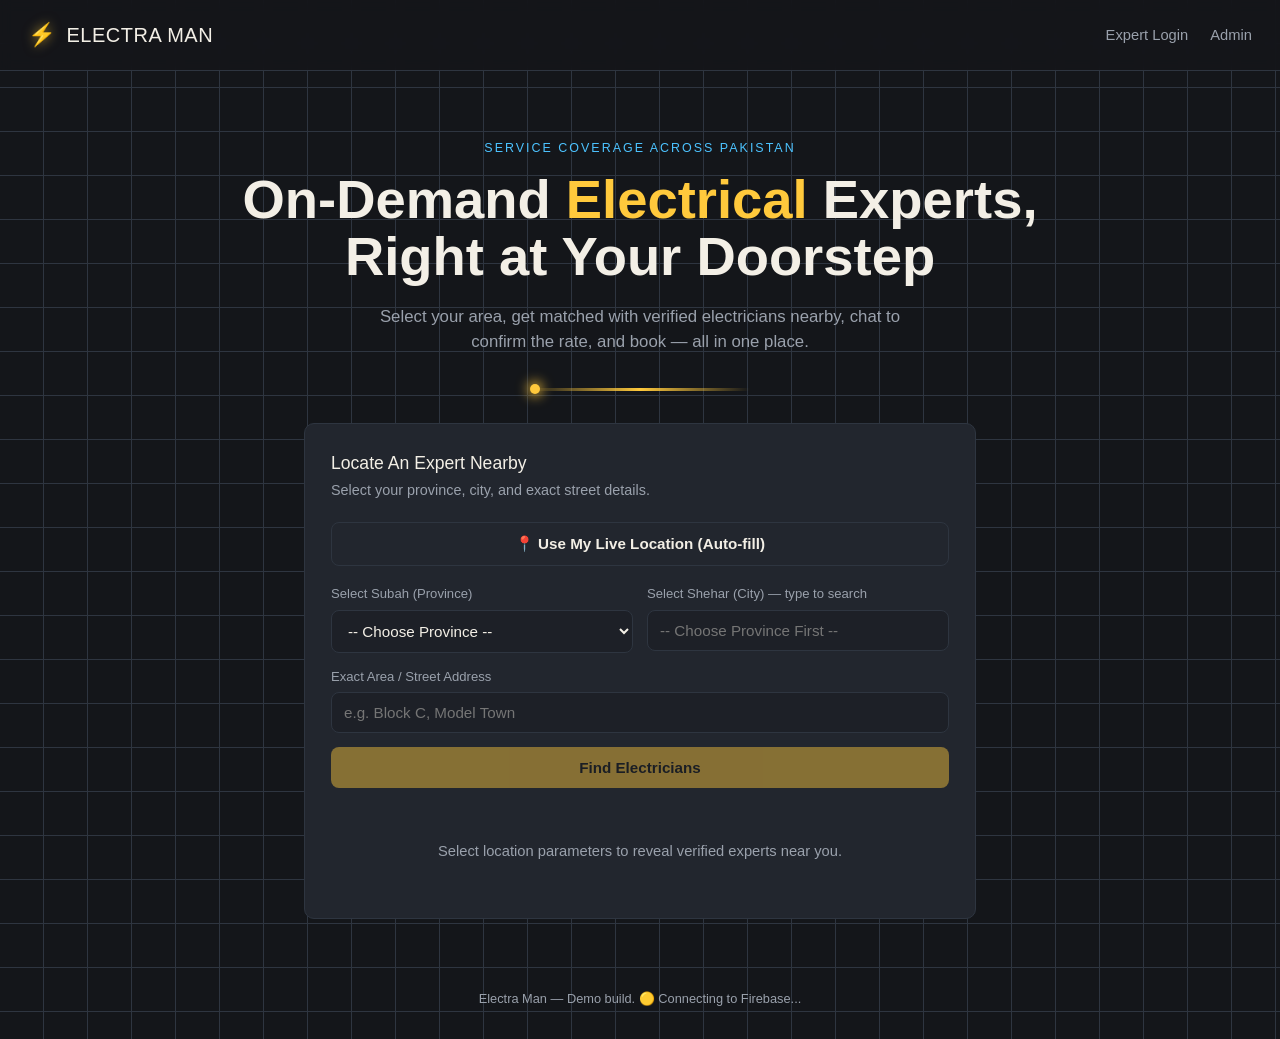
==== index.html @ 36ca747c "Update index.html" ====
<!DOCTYPE html>
<html lang="en">
<head>
<meta charset="UTF-8">
<meta name="viewport" content="width=device-width, initial-scale=1.0">
<title>Electra Man | On-Demand Electrical Experts</title>
<link rel="stylesheet" href="styles.css">
</head>
<body>

<header class="topbar">
  <div class="brand"><span class="bolt">⚡</span> ELECTRA MAN</div>
  <nav class="nav-links">
    <a href="expert.html">Expert Login</a>
    <a href="admin.html">Admin</a>
  </nav>
</header>

<section class="hero">
  <span class="eyebrow">Service Coverage Across Pakistan</span>
  <h1>On-Demand <span>Electrical</span> Experts,<br>Right at Your Doorstep</h1>
  <p>Select your area, get matched with verified electricians nearby, chat to confirm the rate, and book — all in one place.</p>
  <div class="trace"></div>
</section>

<section class="finder-wrap">
  <div class="panel">
    <div class="section-title">Locate An Expert Nearby</div>
    <div class="section-sub">Select your province, city, and exact street details.</div>

    <button class="btn btn-outline btn-block" id="locateBtn" onclick="useMyLocation()" style="margin-bottom:18px;">📍 Use My Live Location (Auto-fill)</button>
    <div id="locateStatus" class="notice" style="display:none;"></div>

    <div class="field-row">
      <div class="field">
        <label for="province">Select Subah (Province)</label>
        <select id="province" onchange="onProvinceChange()">
          <option value="">-- Choose Province --</option>
        </select>
      </div>
      <div class="field">
        <label for="city">Select Shehar (City) — type to search</label>
        <input type="text" id="city" list="cityList" placeholder="-- Choose Province First --" disabled oninput="onCityInput()">
        <datalist id="cityList"></datalist>
      </div>
    </div>
    <div class="field-row">
      <div class="field" style="flex:1 1 100%;">
        <label for="area">Exact Area / Street Address</label>
        <input type="text" id="area" placeholder="e.g. Block C, Model Town">
        <div id="addressWarning" class="notice warn" style="display:none; margin-top:8px;"></div>
      </div>
    </div>

    <button class="btn btn-block" id="findBtn" onclick="findElectricians()" disabled>Find Electricians</button>

    <div class="results" id="results">
      <div class="empty-state">Select location parameters to reveal verified experts near you.</div>
    </div>
  </div>

  <div class="chat-box" id="chatBox" style="display:none;">
    <div class="chat-header"><span class="dot"></span> Chat with <span id="chatExpertName">Expert</span></div>
    <div class="chat-log" id="chatLog"></div>
    <div id="quickReplies" style="display:flex; flex-wrap:wrap; gap:8px; padding:12px 18px 0; background:var(--charcoal-2);"></div>
    <div class="chat-input-row">
      <textarea id="chatInput" placeholder="Apna sawal likhein (contact info allow nahi hai)"></textarea>
      <button class="btn btn-sm" onclick="sendMessage()">Send</button>
    </div>
    <div class="confirm-row">
      <div class="field" style="flex:1; min-width:180px;">
        <label style="font-size:0.78rem;">Jo rate chat mein tay hua, wo likhein (Rs.)</label>
        <input type="text" id="agreedAmount" placeholder="e.g. 900">
      </div>
      <button class="btn btn-success" onclick="openPaymentModal()">Pay &amp; Confirm Booking</button>
    </div>
  </div>

  <div class="panel" id="myBookingsPanel" style="margin-top:30px; display:none;">
    <div class="section-title">My Bookings</div>
    <div class="section-sub">Kaam mukammal hone par apna "Job Completion Code" apne electrician ko dein — usi se payment release hogi.</div>
    <div id="myBookingsList"></div>
  </div>
</section>

<footer>Electra Man — Demo build. <span id="fbStatus" style="color:var(--muted);">🟡 Connecting to Firebase...</span></footer>

<div class="modal-overlay" id="modalOverlay">
  <div class="modal">
    <div id="paymentStep">
      <div class="section-title">Complete Payment</div>
      <p style="color:var(--muted); font-size:0.85rem; margin-top:6px;">
        Scan QR ya diye gaye Till number par <span id="payAmount" style="color:var(--amber);">Rs. 0</span> bhejein, phir transaction ID neeche enter karein.
      </p>
      <img id="qrImg" src="" alt="Payment QR Code" style="width:160px; height:160px; margin:16px auto; display:block; border-radius:8px; border:1px solid var(--circuit-line);">
      <div class="booking-id" id="tillDisplay" style="font-size:0.95rem;">Till: --</div>
      <div class="notice warn" style="text-align:left;">Demo till/QR hai — client real JazzCash/Easypaisa till dega to yahan update ho jayega.</div>
      <div class="field" style="text-align:left; margin-bottom:14px;">
        <label>Transaction ID (JazzCash/Easypaisa se milega)</label>
        <input type="text" id="txnId" placeholder="e.g. 8823471190">
      </div>
      <button class="btn btn-block btn-success" onclick="submitPayment()">I've Paid — Confirm Booking</button>
    </div>

    <div id="confirmStep" style="display:none;">
      <div class="icon-circle">✓</div>
      <div class="section-title">Booking Locked</div>
      <p style="color:var(--muted); font-size:0.88rem; margin-top:6px;">Payment verification ke baad expert ko dispatch confirm hoga. Kaam mukammal hone par expert ko apna "Job Completion Code" dena — wahi payment release karega.</p>
      <div class="booking-id" id="bookingIdDisplay">BKG-000000</div>
      <span class="pill pending">Payment: Pending Verification</span>
      <button class="btn btn-block" style="margin-top:16px;" onclick="closeModal()">Done</button>
    </div>
  </div>
</div>

<script type="module">
import {
  LOCATIONS, DUMMY_TILL, getTillQrUrl, genBookingId, initials,
  listenExperts, listenBookings, setBookingDoc,
  getOrCreateCustomerId, sendChatMessage, listenChatMessages,
  validateAddressAgainstCity, getActiveBookingForExpert,
  CUSTOMER_QUICK_REPLIES
} from "./shared-data.js";
import { showToast } from "./toast.js";

const myCustomerId = getOrCreateCustomerId();
let chatUnsub = null;
let expertsCache = [];
let bookingsCache = [];
let selectedExpert = null;

const provinceSelect = document.getElementById("province");
Object.keys(LOCATIONS).forEach(p => {
  const opt = document.createElement("option");
  opt.value = p; opt.textContent = p;
  provinceSelect.appendChild(opt);
});

listenExperts(
  list => {
    expertsCache = list;
    const badge = document.getElementById("fbStatus");
    if (badge) { badge.textContent = "🟢 Live — Firebase Connected"; badge.style.color = "var(--success)"; }
  },
  err => {
    const badge = document.getElementById("fbStatus");
    if (badge) { badge.textContent = "🔴 Firebase Connection Error — " + err.message; badge.style.color = "var(--danger)"; }
  }
);

listenBookings(list => {
  bookingsCache = list;
  renderMyBookings();
});

window.onProvinceChange = function () {
  const province = provinceSelect.value;
  const cityInput = document.getElementById("city");
  const cityList = document.getElementById("cityList");
  cityInput.value = "";
  cityList.innerHTML = "";
  document.getElementById("findBtn").disabled = true;
  document.getElementById("results").innerHTML = '<div class="empty-state">Select location parameters to reveal verified experts near you.</div>';

  if (!province) {
    cityInput.disabled = true;
    cityInput.placeholder = "-- Choose Province First --";
    return;
  }
  cityInput.disabled = false;
  cityInput.placeholder = "Type to search city...";
  LOCATIONS[province].forEach(c => {
    const opt = document.createElement("option");
    opt.value = c;
    cityList.appendChild(opt);
  });
};

window.onCityInput = function () {
  const province = provinceSelect.value;
  const city = document.getElementById("city").value.trim();
  const valid = province && LOCATIONS[province].some(c => c.toLowerCase() === city.toLowerCase());
  document.getElementById("findBtn").disabled = !valid;
};

window.findElectricians = function () {
  const province = provinceSelect.value;
  const cityRaw = document.getElementById("city").value.trim();
  const city = (LOCATIONS[province] || []).find(c => c.toLowerCase() === cityRaw.toLowerCase());
  const area = document.getElementById("area").value.trim();
  const resultsDiv = document.getElementById("results");
  const warnDiv = document.getElementById("addressWarning");

  if (!city) {
    resultsDiv.innerHTML = '<div class="empty-state">Pehle list mein se ek valid city select karein.</div>';
    return;
  }

  const addrCheck = validateAddressAgainstCity(city, area);
  if (!addrCheck.valid) {
    warnDiv.style.display = "block";
    warnDiv.textContent = addrCheck.reason;
    resultsDiv.innerHTML = "";
    return;
  }
  warnDiv.style.display = "none";

  const matches = expertsCache.filter(e => e.province === province && e.city === city && e.verified);

  if (matches.length === 0) {
    resultsDiv.innerHTML = `<div class="empty-state">Abhi is area (${city}) mein koi registered expert nahi mila. Nearby city try karein.</div>`;
    return;
  }

  resultsDiv.innerHTML = matches.map(e => {
    const activeBooking = getActiveBookingForExpert(e.id, bookingsCache);
    const isBooked = !!activeBooking;
    return `
    <div class="expert-card" style="${isBooked ? 'opacity:0.55;' : ''}">
      <div class="expert-info">
        <div class="avatar">${initials(e.name)}</div>
        <div>
          <div class="expert-name">${e.name} <span class="badge-verified">✓ Verified</span> ${isBooked ? '<span class="pill pending">Booked</span>' : '<span class="pill approved">Available</span>'}</div>
          <div class="expert-meta">${e.specialty || 'General Electrician'} · ★ ${e.rating || 5.0} · ${e.jobs || 0} jobs completed</div>
        </div>
      </div>
      <div style="display:flex; align-items:center; gap:14px;">
        ${isBooked
          ? `<button class="btn btn-sm btn-outline" disabled>Currently Booked</button>`
          : `<button class="btn btn-sm btn-chat-trigger" data-id="${e.id}">Chat</button>`
        }
      </div>
    </div>
  `}).join("");

  resultsDiv.querySelectorAll(".btn-chat-trigger").forEach(btn => {
    btn.onclick = (e) => {
      e.stopPropagation();
      const expertId = btn.dataset.id;
      const expObj = matches.find(m => m.id === expertId);
      if (expObj) openChatUI(expObj);
    };
  });
};

function openChatUI(expert) {
  selectedExpert = expert;
  document.getElementById("chatBox").style.display = "block";
  document.getElementById("chatExpertName").textContent = expert.name;
  document.getElementById("chatLog").innerHTML = '<div class="empty-state">Chat shuru karein — aapka message expert ko live milega.</div>';
  document.getElementById("chatBox").scrollIntoView({ behavior: "smooth" });

  const qDiv = document.getElementById("quickReplies");
  qDiv.innerHTML = CUSTOMER_QUICK_REPLIES.map(q => `<button class="btn btn-sm btn-outline" data-quick="${q.replace(/"/g, '&quot;')}">${q}</button>`).join("");
  qDiv.querySelectorAll("[data-quick]").forEach(btn => {
    btn.onclick = () => sendRawMessage(btn.dataset.quick);
  });

  if (chatUnsub) chatUnsub();
  chatUnsub = listenChatMessages(expert.id, myCustomerId, (messages) => {
    const log = document.getElementById("chatLog");
    if (messages.length === 0) {
      log.innerHTML = '<div class="empty-state">Chat shuru karein — aapka message expert ko live milega.</div>';
      return;
    }
    log.innerHTML = messages.map(m => `
      <div class="msg ${m.sender === 'customer' ? 'me' : 'them'}">${m.text}</div>
    `).join("");
    log.scrollTop = log.scrollHeight;
  });
}

// Updated with customerId parameter for auto-ban tracking
async function sendRawMessage(text) {
  if (!text || !selectedExpert) return;
  try {
    await sendChatMessage(selectedExpert.id, myCustomerId, selectedExpert.name, "customer", text, myCustomerId);
  } catch (err) {
    showToast(err.message, "error");
  }
}

window.sendMessage = async function () {
  const input = document.getElementById("chatInput");
  const text = input.value.trim();
  if (!text) return;
  input.value = "";
  await sendRawMessage(text);
};

window.openPaymentModal = function () {
  if (!selectedExpert) return;
  const amount = parseInt(document.getElementById("agreedAmount").value.trim());
  if (!amount || amount <= 0) { showToast("Pehle 'Jo rate chat mein tay hua' wala amount likhein.", "error"); return; }
  document.getElementById("paymentStep").style.display = "block";
  document.getElementById("confirmStep").style.display = "none";
  document.getElementById("payAmount").textContent = "Rs. " + amount;
  document.getElementById("tillDisplay").textContent = `${DUMMY_TILL.provider} Till: ${DUMMY_TILL.number} (${DUMMY_TILL.accountTitle})`;
  document.getElementById("qrImg").src = getTillQrUrl();
  document.getElementById("txnId").value = "";
  document.getElementById("modalOverlay").classList.add("active");
};

window.submitPayment = async function () {
  const txnId = document.getElementById("txnId").value.trim();
  if (!txnId) { showToast("Transaction ID enter karein — payment ki verification isi se hogi.", "error"); return; }
  const amount = parseInt(document.getElementById("agreedAmount").value.trim());

  const id = genBookingId();
  await setBookingDoc(id, {
    id, expertId: selectedExpert.id, expertName: selectedExpert.name,
    customerId: myCustomerId,
    amount, date: new Date().toISOString(),
    txnId, paymentStatus: "pending_verification", escrowReleased: false
  });

  document.getElementById("paymentStep").style.display = "none";
  document.getElementById("confirmStep").style.display = "block";
  document.getElementById("bookingIdDisplay").textContent = id;
};

window.closeModal = function () {
  document.getElementById("modalOverlay").classList.remove("active");
};

function renderMyBookings() {
  const mine = bookingsCache.filter(b => b.customerId === myCustomerId);
  const panel = document.getElementById("myBookingsPanel");
  const list = document.getElementById("myBookingsList");
  if (mine.length === 0) { panel.style.display = "none"; return; }
  panel.style.display = "block";

  list.innerHTML = mine.slice().reverse().map(b => {
    let statusPill = '<span class="pill pending">Payment Pending Verification</span>';
    if (b.paymentStatus === "verified" && !b.jobStatus) statusPill = '<span class="pill pending">Paid — Waiting for Expert to Accept</span>';
    if (b.jobStatus === "declined") statusPill = '<span class="pill rejected">Expert Declined</span>';
    if (b.paymentStatus === "verified" && b.jobStatus === "accepted" && !b.escrowReleased) statusPill = '<span class="pill approved">Expert Working</span>';
    if (b.escrowReleased) statusPill = '<span class="pill approved">Completed — Payment Released</span>';

    const showOtp = b.paymentStatus === "verified" && b.jobStatus === "accepted" && !b.escrowReleased && b.completionOtp;
    return `
      <div class="list-item">
        <div>
          <b>${b.id}</b><br><span class="expert-meta">${b.expertName} · Rs. ${b.amount}</span><br>${statusPill}
          ${showOtp ? `<div class="notice" style="margin-top:8px;">Job Completion Code: <b style="color:var(--amber); font-size:1.05rem;">${b.completionOtp}</b><br>Kaam mukammal hone par yeh code apne electrician ko dein — wahi payment release karega.</div>` : ''}
        </div>
      </div>
    `;
  }).join("");
}

// Location
function normalizeProvinceName(stateName) {
  if (!stateName) return null;
  const s = stateName.toLowerCase();
  if (s.includes("punjab")) return "Punjab";
  if (s.includes("sindh")) return "Sindh";
  if (s.includes("khyber") || s.includes("kpk") || s.includes("pakhtunkhwa")) return "Khyber Pakhtunkhwa (KPK)";
  if (s.includes("balochistan")) return "Balochistan";
  if (s.includes("islamabad")) return "Islamabad";
  return null;
}

function findClosestCity(province, cityGuess) {
  if (!province || !cityGuess) return null;
  const list = LOCATIONS[province] || [];
  const guess = cityGuess.toLowerCase();
  return list.find(c => c.toLowerCase() === guess) ||
         list.find(c => guess.includes(c.toLowerCase()) || c.toLowerCase().includes(guess)) ||
         null;
}

window.useMyLocation = function () {
  const statusDiv = document.getElementById("locateStatus");
  statusDiv.style.display = "block";
  statusDiv.className = "notice";
  statusDiv.textContent = "📡 Aapki location detect ki ja rahi hai...";

  if (!navigator.geolocation) {
    statusDiv.className = "notice warn";
    statusDiv.textContent = "Yeh browser location detect support nahi karta. Manually select karein.";
    return;
  }

  navigator.geolocation.getCurrentPosition(async (pos) => {
    const { latitude, longitude } = pos.coords;
    try {
      const res = await fetch(`https://nominatim.openstreetmap.org/reverse?format=json&lat=${latitude}&lon=${longitude}`);
      const data = await res.json();
      const addr = data.address || {};

      const province = normalizeProvinceName(addr.state);
      const cityGuess = addr.city || addr.town || addr.county || addr.state_district || "";
      const matchedCity = findClosestCity(province, cityGuess);
      const area = addr.suburb || addr.road || addr.neighbourhood || addr.village || "";

      if (!province) {
        statusDiv.className = "notice warn";
        statusDiv.textContent = "Aapki location Electra Man ke coverage area se bahar lag rahi hai. Manually select karein.";
        return;
      }

      provinceSelect.value = province;
      window.onProvinceChange();

      if (matchedCity) {
        document.getElementById("city").value = matchedCity;
        window.onCityInput();
        statusDiv.className = "notice";
        statusDiv.textContent = `✅ Location detect ho gayi: ${matchedCity}, ${province}. Area field khud se fill kar diya hai.`;
      } else {
        statusDiv.className = "notice warn";
        statusDiv.textContent = `Province (${province}) detect ho gaya, lekin exact city (${cityGuess || "unknown"}) hamari list mein nahi hai. City manually select karein.`;
      }
      if (area) document.getElementById("area").value = area;

    } catch (err) {
      statusDiv.className = "notice warn";
      statusDiv.textContent = "Location detect nahi ho saki, internet check karein ya manually select karein.";
    }
  }, () => {
    statusDiv.className = "notice warn";
    statusDiv.textContent = "Location permission nahi mili. Manually select karein ya permission allow karein.";
  });
};
</script>
</body>
</html>
---- styles.css ----
/* ============================================
   ELECTRA MAN — Design Tokens
   Palette: circuit-charcoal base + electric-amber spark
   ============================================ */
:root{
  --charcoal:      #14161A;
  --charcoal-2:    #1D2027;
  --panel:         #22262E;
  --circuit-line:  #2E3540;
  --amber:         #FFC93C;
  --amber-dim:     #E8B430;
  --wire-blue:     #4CC3FF;
  --warm-white:    #F3EFE6;
  --muted:         #9AA1AC;
  --success:       #4ADE80;
  --danger:        #FF5C5C;

  --font-display: "Archivo Black", "Arial Black", sans-serif;
  --font-body: "Inter", "Segoe UI", sans-serif;

  --radius: 10px;
}

*{ box-sizing: border-box; margin:0; padding:0; }

body{
  background: var(--charcoal);
  color: var(--warm-white);
  font-family: var(--font-body);
  line-height: 1.5;
  min-height: 100vh;
  background-image:
    linear-gradient(var(--circuit-line) 1px, transparent 1px),
    linear-gradient(90deg, var(--circuit-line) 1px, transparent 1px);
  background-size: 44px 44px;
  background-position: -1px -1px;
}

a{ color: inherit; text-decoration: none; }

/* ---------- Header ---------- */
.topbar{
  display:flex; align-items:center; justify-content:space-between;
  padding: 18px 28px;
  background: rgba(20,22,26,0.9);
  border-bottom: 1px solid var(--circuit-line);
  position: sticky; top:0; z-index: 50;
  backdrop-filter: blur(6px);
}
.brand{
  display:flex; align-items:center; gap:10px;
  font-family: var(--font-display);
  font-size: 1.25rem;
  letter-spacing: 0.5px;
}
.brand .bolt{
  color: var(--amber);
  font-size: 1.4rem;
  filter: drop-shadow(0 0 6px rgba(255,201,60,0.6));
}
.nav-links{ display:flex; gap: 22px; font-size: 0.92rem; color: var(--muted); }
.nav-links a:hover{ color: var(--amber); }

/* ---------- Hero ---------- */
.hero{
  max-width: 960px; margin: 0 auto;
  padding: 64px 24px 32px;
  text-align:center;
}
.hero .eyebrow{
  display:inline-block;
  color: var(--wire-blue); font-size: 0.78rem; letter-spacing: 2px;
  text-transform: uppercase; margin-bottom: 14px;
}
.hero h1{
  font-family: var(--font-display);
  font-size: clamp(2rem, 5vw, 3.4rem);
  line-height: 1.05;
  color: var(--warm-white);
}
.hero h1 span{ color: var(--amber); }
.hero p{
  color: var(--muted); font-size: 1.05rem;
  max-width: 560px; margin: 18px auto 0;
}

/* signature: pulsing circuit trace under hero */
.trace{
  width: 220px; height: 3px; margin: 34px auto 0;
  background: linear-gradient(90deg, transparent, var(--amber), transparent);
  position: relative; overflow: visible;
}
.trace::after{
  content:""; position:absolute; top:-4px; left:0;
  width: 10px; height: 10px; border-radius: 50%;
  background: var(--amber); box-shadow: 0 0 12px 3px rgba(255,201,60,0.7);
  animation: travel 2.4s linear infinite;
}
@keyframes travel{
  0%{ left:0; opacity:0;} 10%{opacity:1;} 90%{opacity:1;} 100%{ left:100%; opacity:0;}
}

/* ---------- Panels / Cards ---------- */
.panel{
  background: var(--panel);
  border: 1px solid var(--circuit-line);
  border-radius: var(--radius);
  padding: 26px;
}
.section-title{
  font-family: var(--font-display);
  font-size: 1.1rem;
  margin-bottom: 4px;
}
.section-sub{ color: var(--muted); font-size: 0.9rem; margin-bottom: 20px;}

.finder-wrap{ max-width: 720px; margin: 0 auto; padding: 0 24px 40px; }

.field-row{ display:flex; gap: 14px; flex-wrap: wrap; margin-bottom: 14px; }
.field{ flex: 1 1 200px; display:flex; flex-direction: column; gap:6px; }
.field label{ font-size: 0.82rem; color: var(--muted); }
select, input[type="text"], input[type="email"], input[type="password"], textarea{
  background: var(--charcoal-2);
  border: 1px solid var(--circuit-line);
  color: var(--warm-white);
  padding: 11px 12px;
  border-radius: 8px;
  font-family: var(--font-body);
  font-size: 0.95rem;
  outline: none;
}
select:focus, input:focus, textarea:focus{
  border-color: var(--amber);
  box-shadow: 0 0 0 3px rgba(255,201,60,0.15);
}
select:disabled{ opacity: 0.5; cursor: not-allowed; }

.btn{
  display:inline-flex; align-items:center; justify-content:center; gap:8px;
  background: var(--amber);
  color: #14161A;
  font-weight: 700;
  border: none;
  padding: 12px 22px;
  border-radius: 8px;
  cursor: pointer;
  font-size: 0.95rem;
  transition: transform 0.12s ease, box-shadow 0.12s ease;
}
.btn:hover{ transform: translateY(-1px); box-shadow: 0 6px 18px rgba(255,201,60,0.25); }
.btn:active{ transform: translateY(0); }
.btn:disabled{ opacity:0.45; cursor:not-allowed; transform:none; box-shadow:none; }
.btn-outline{
  background: transparent; color: var(--warm-white);
  border: 1px solid var(--circuit-line);
}
.btn-outline:hover{ border-color: var(--amber); color: var(--amber); }
.btn-danger{ background: var(--danger); color: #fff; }
.btn-success{ background: var(--success); color: #0d1a12; }
.btn-block{ width: 100%; }
.btn-sm{ padding: 7px 14px; font-size: 0.82rem; }

/* ---------- Expert cards ---------- */
.results{ display:flex; flex-direction:column; gap: 14px; margin-top: 22px;}
.expert-card{
  display:flex; align-items:center; justify-content:space-between; gap: 16px;
  background: var(--charcoal-2);
  border: 1px solid var(--circuit-line);
  border-radius: 10px;
  padding: 16px 18px;
  flex-wrap: wrap;
}
.expert-info{ display:flex; gap: 14px; align-items:center; }
.avatar{
  width: 46px; height: 46px; border-radius: 50%;
  background: linear-gradient(135deg, var(--amber), var(--amber-dim));
  display:flex; align-items:center; justify-content:center;
  font-family: var(--font-display); color: #14161A; font-size:1.1rem;
  flex-shrink:0;
}
.expert-name{ font-weight: 700; display:flex; align-items:center; gap:6px; }
.badge-verified{
  font-size: 0.68rem; background: rgba(74,222,128,0.15); color: var(--success);
  padding: 2px 8px; border-radius: 20px; border: 1px solid rgba(74,222,128,0.4);
}
.expert-meta{ font-size: 0.82rem; color: var(--muted); margin-top: 3px; }
.expert-rate{ font-family: var(--font-display); color: var(--amber); font-size: 1rem; }

.empty-state{
  text-align:center; color: var(--muted); padding: 30px 10px; font-size: 0.92rem;
}

/* ---------- Chat ---------- */
.chat-box{
  border: 1px solid var(--circuit-line);
  border-radius: var(--radius);
  overflow:hidden;
  margin-top: 40px;
}
.chat-header{
  background: var(--charcoal-2); padding: 14px 18px;
  display:flex; align-items:center; gap:10px;
  border-bottom: 1px solid var(--circuit-line);
  font-weight:700;
}
.chat-header .dot{ width:8px; height:8px; border-radius:50%; background: var(--success); }
.chat-log{
  min-height: 160px; max-height: 260px; overflow-y:auto;
  padding: 16px 18px; display:flex; flex-direction:column; gap: 10px;
  background: var(--panel);
}
.msg{ max-width: 78%; padding: 9px 13px; border-radius: 12px; font-size: 0.9rem; }
.msg.me{ align-self:flex-end; background: var(--amber); color:#14161A; border-bottom-right-radius:2px;}
.msg.them{ align-self:flex-start; background: var(--charcoal-2); border: 1px solid var(--circuit-line); border-bottom-left-radius:2px;}
.chat-input-row{
  display:flex; gap:10px; padding: 14px 18px;
  background: var(--charcoal-2); border-top: 1px solid var(--circuit-line);
}
.chat-input-row textarea{ flex:1; resize:none; height: 44px; }

.confirm-row{
  display:flex; align-items:center; justify-content: space-between;
  padding: 16px 18px; background: var(--charcoal-2);
  border-top: 1px solid var(--circuit-line); flex-wrap:wrap; gap: 12px;
}
.rate-display{ font-size: 0.9rem; color: var(--muted); }
.rate-display b{ color: var(--amber); font-family: var(--font-display); }

/* ---------- Modal ---------- */
.modal-overlay{
  position: fixed; inset:0; background: rgba(10,11,13,0.75);
  display:none; align-items:center; justify-content:center; z-index: 100; padding: 20px;
}
.modal-overlay.active{ display:flex; }
.modal{
  background: var(--panel); border:1px solid var(--circuit-line);
  border-radius: var(--radius); max-width: 420px; width:100%;
  padding: 28px; text-align:center;
}
.modal .icon-circle{
  width:64px; height:64px; border-radius:50%; margin: 0 auto 16px;
  display:flex; align-items:center; justify-content:center; font-size: 1.8rem;
  background: rgba(74,222,128,0.15); color: var(--success); border: 1px solid rgba(74,222,128,0.4);
}
.booking-id{
  font-family: var(--font-display); color: var(--amber);
  background: var(--charcoal-2); border: 1px dashed var(--circuit-line);
  border-radius: 8px; padding: 10px; margin: 16px 0; letter-spacing: 1px;
}

/* ---------- Notices ---------- */
.notice{
  border: 1px solid var(--wire-blue);
  background: rgba(76,195,255,0.08);
  color: var(--wire-blue);
  border-radius: 8px;
  padding: 10px 14px;
  font-size: 0.82rem;
  margin-bottom: 18px;
}
.notice.warn{ border-color: var(--amber); background: rgba(255,201,60,0.08); color: var(--amber);}

/* ---------- Login screens ---------- */
.login-wrap{
  max-width: 380px; margin: 90px auto; padding: 0 20px;
}
.login-card{ text-align:center; }
.login-card .bolt-big{ font-size: 2.4rem; color: var(--amber); margin-bottom: 6px; display:block;}
.hint{ font-size: 0.78rem; color: var(--muted); margin-top: 14px; }

/* ---------- Dashboard ---------- */
.dash-wrap{ max-width: 980px; margin: 0 auto; padding: 32px 24px 60px; }
.stat-grid{ display:grid; grid-template-columns: repeat(auto-fit,minmax(160px,1fr)); gap:14px; margin-bottom: 28px;}
.stat-card{ background: var(--charcoal-2); border:1px solid var(--circuit-line); border-radius: 10px; padding: 18px;}
.stat-card .num{ font-family: var(--font-display); font-size: 1.6rem; color: var(--amber); }
.stat-card .lbl{ color: var(--muted); font-size: 0.8rem; margin-top: 4px;}

.list-item{
  display:flex; align-items:center; justify-content:space-between; gap: 12px;
  padding: 14px 0; border-bottom: 1px solid var(--circuit-line); flex-wrap:wrap;
}
.list-item:last-child{ border-bottom:none; }
.pill{ font-size:0.72rem; padding: 3px 10px; border-radius: 20px; }
.pill.pending{ background: rgba(255,201,60,0.15); color: var(--amber); border:1px solid rgba(255,201,60,0.4);}
.pill.approved{ background: rgba(74,222,128,0.15); color: var(--success); border:1px solid rgba(74,222,128,0.4);}
.pill.rejected{ background: rgba(255,92,92,0.15); color: var(--danger); border:1px solid rgba(255,92,92,0.4);}

.tabs{ display:flex; gap: 8px; margin-bottom: 22px; flex-wrap:wrap; }
.tab-btn{
  background: var(--charcoal-2); border:1px solid var(--circuit-line); color: var(--muted);
  padding: 9px 16px; border-radius: 8px; cursor:pointer; font-size: 0.85rem;
}
.tab-btn.active{ background: var(--amber); color:#14161A; border-color: var(--amber); font-weight:700; }
.tab-content{ display:none; }
.tab-content.active{ display:block; }

footer{ text-align:center; color: var(--muted); font-size: 0.8rem; padding: 30px 20px; }

@media (max-width: 560px){
  .topbar{ padding: 14px 16px; }
  .nav-links{ gap: 14px; font-size: 0.85rem; }
  .expert-card{ flex-direction:column; align-items:flex-start; }
  .expert-rate{ align-self: flex-end; }
}

/* ---------- Toast Notifications ---------- */
#em-toast-container{
  position: fixed; top: 18px; right: 18px; z-index: 9999;
  display: flex; flex-direction: column; gap: 10px;
  max-width: 340px; width: calc(100% - 36px);
  pointer-events: none;
}
.em-toast{
  pointer-events: auto;
  display: flex; align-items: flex-start; gap: 10px;
  background: rgba(34,38,46,0.72);
  backdrop-filter: blur(14px) saturate(140%);
  -webkit-backdrop-filter: blur(14px) saturate(140%);
  border: 1px solid rgba(255,255,255,0.08);
  border-left: 4px solid var(--muted);
  border-radius: 12px;
  padding: 13px 14px;
  color: var(--warm-white);
  font-size: 0.87rem;
  line-height: 1.4;
  box-shadow: 0 10px 30px rgba(0,0,0,0.4);
  opacity: 0; transform: translateX(48px) scale(0.98);
  transition: opacity 0.3s ease, transform 0.32s cubic-bezier(.34,1.2,.4,1);
}
.em-toast-show{ opacity: 1; transform: translateX(0) scale(1); }
.em-toast-hide{ opacity: 0; transform: translateX(24px) scale(0.98); }
.em-toast-icon{
  flex-shrink: 0; width: 22px; height: 22px; border-radius: 50%;
  display: flex; align-items: center; justify-content: center;
  font-size: 0.78rem; font-weight: 800; margin-top: 1px;
}
.em-toast-msg{ flex: 1; }
.em-toast-close{
  background: none; border: none; color: var(--muted); cursor: pointer;
  font-size: 1.1rem; line-height: 1; padding: 0 0 0 4px; flex-shrink: 0;
}
.em-toast-close:hover{ color: var(--warm-white); }

.em-toast-success{ border-left-color: var(--success); }
.em-toast-success .em-toast-icon{ background: rgba(74,222,128,0.18); color: var(--success); }

.em-toast-error{ border-left-color: var(--danger); }
.em-toast-error .em-toast-icon{ background: rgba(255,92,92,0.18); color: var(--danger); }

.em-toast-info{ border-left-color: var(--amber); }
.em-toast-info .em-toast-icon{ background: rgba(255,201,60,0.18); color: var(--amber); }

@media (max-width: 560px){
  #em-toast-container{ left: 18px; right: 18px; max-width: none; }
}
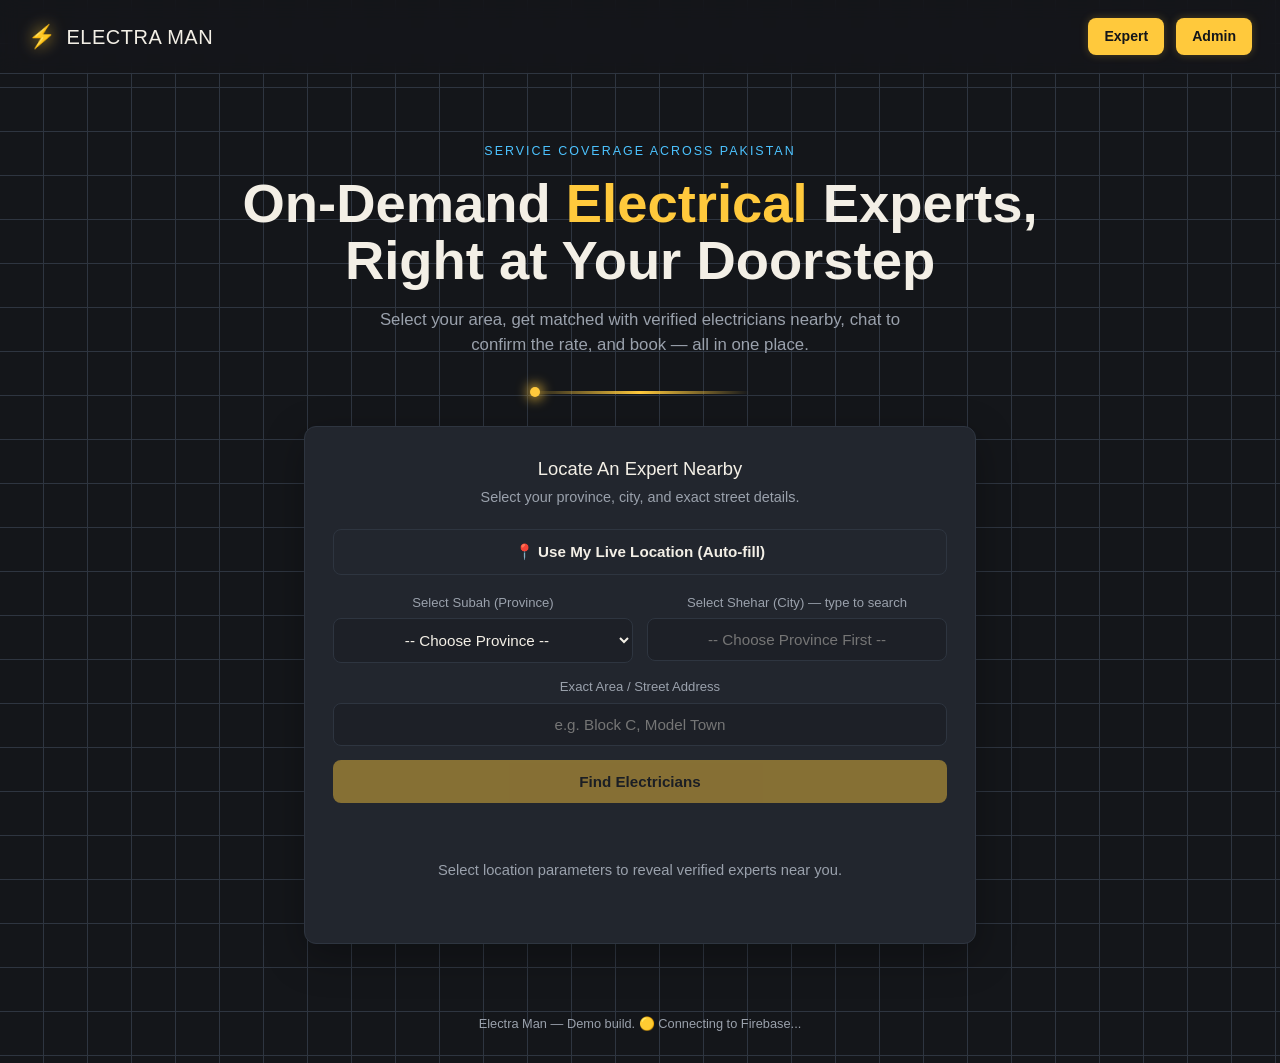
==== commit b9d82b54: "Change link text from 'Expert Login' to 'Expert'" ====
--- a/index.html
+++ b/index.html
@@ -11,7 +11,7 @@
 <header class="topbar">
   <div class="brand"><span class="bolt">⚡</span> ELECTRA MAN</div>
   <nav class="nav-links">
-    <a href="expert.html">Expert Login</a>
+    <a href="expert.html">Expert</a>
     <a href="admin.html">Admin</a>
   </nav>
 </header>
@@ -85,6 +85,7 @@
 
 <footer>Electra Man — Demo build. <span id="fbStatus" style="color:var(--muted);">🟡 Connecting to Firebase...</span></footer>
 
+<!-- Payment Modal -->
 <div class="modal-overlay" id="modalOverlay">
   <div class="modal">
     <div id="paymentStep">
@@ -147,7 +148,6 @@
     if (badge) { badge.textContent = "🔴 Firebase Connection Error — " + err.message; badge.style.color = "var(--danger)"; }
   }
 );
-
 listenBookings(list => {
   bookingsCache = list;
   renderMyBookings();
@@ -221,30 +221,25 @@
         <div class="avatar">${initials(e.name)}</div>
         <div>
           <div class="expert-name">${e.name} <span class="badge-verified">✓ Verified</span> ${isBooked ? '<span class="pill pending">Booked</span>' : '<span class="pill approved">Available</span>'}</div>
-          <div class="expert-meta">${e.specialty || 'General Electrician'} · ★ ${e.rating || 5.0} · ${e.jobs || 0} jobs completed</div>
+          <div class="expert-meta">${e.specialty} · ★ ${e.rating} · ${e.jobs} jobs completed</div>
         </div>
       </div>
       <div style="display:flex; align-items:center; gap:14px;">
         ${isBooked
           ? `<button class="btn btn-sm btn-outline" disabled>Currently Booked</button>`
-          : `<button class="btn btn-sm btn-chat-trigger" data-id="${e.id}">Chat</button>`
+          : `<button class="btn btn-sm" onclick='window.startChat(${JSON.stringify(e)})'>Chat</button>`
         }
       </div>
     </div>
   `}).join("");
-
-  resultsDiv.querySelectorAll(".btn-chat-trigger").forEach(btn => {
-    btn.onclick = (e) => {
-      e.stopPropagation();
-      const expertId = btn.dataset.id;
-      const expObj = matches.find(m => m.id === expertId);
-      if (expObj) openChatUI(expObj);
-    };
-  });
+};
+
+window.startChat = function (expert) {
+  selectedExpert = expert;
+  openChatUI(expert);
 };
 
 function openChatUI(expert) {
-  selectedExpert = expert;
   document.getElementById("chatBox").style.display = "block";
   document.getElementById("chatExpertName").textContent = expert.name;
   document.getElementById("chatLog").innerHTML = '<div class="empty-state">Chat shuru karein — aapka message expert ko live milega.</div>';
@@ -270,11 +265,10 @@
   });
 }
 
-// Updated with customerId parameter for auto-ban tracking
 async function sendRawMessage(text) {
   if (!text || !selectedExpert) return;
   try {
-    await sendChatMessage(selectedExpert.id, myCustomerId, selectedExpert.name, "customer", text, myCustomerId);
+    await sendChatMessage(selectedExpert.id, myCustomerId, selectedExpert.name, "customer", text);
   } catch (err) {
     showToast(err.message, "error");
   }
@@ -349,7 +343,6 @@
   }).join("");
 }
 
-// Location
 function normalizeProvinceName(stateName) {
   if (!stateName) return null;
   const s = stateName.toLowerCase();
@@ -360,7 +353,6 @@
   if (s.includes("islamabad")) return "Islamabad";
   return null;
 }
-
 function findClosestCity(province, cityGuess) {
   if (!province || !cityGuess) return null;
   const list = LOCATIONS[province] || [];
--- a/styles.css
+++ b/styles.css
@@ -1,5 +1,5 @@
 /* ============================================
-   ELECTRA MAN — Design Tokens
+   ELECTRA MAN — Design Tokens & UI Styles
    Palette: circuit-charcoal base + electric-amber spark
    ============================================ */
 :root{
@@ -18,10 +18,10 @@
   --font-display: "Archivo Black", "Arial Black", sans-serif;
   --font-body: "Inter", "Segoe UI", sans-serif;
 
-  --radius: 10px;
-}
-
-*{ box-sizing: border-box; margin:0; padding:0; }
+  --radius: 12px;
+}
+
+*{ box-sizing: border-box; margin:0; padding:0; text-align: center; }
 
 body{
   background: var(--charcoal);
@@ -34,6 +34,7 @@
     linear-gradient(90deg, var(--circuit-line) 1px, transparent 1px);
   background-size: 44px 44px;
   background-position: -1px -1px;
+  text-align: center;
 }
 
 a{ color: inherit; text-decoration: none; }
@@ -42,10 +43,10 @@
 .topbar{
   display:flex; align-items:center; justify-content:space-between;
   padding: 18px 28px;
-  background: rgba(20,22,26,0.9);
+  background: rgba(20,22,26,0.85);
   border-bottom: 1px solid var(--circuit-line);
   position: sticky; top:0; z-index: 50;
-  backdrop-filter: blur(6px);
+  backdrop-filter: blur(10px);
 }
 .brand{
   display:flex; align-items:center; gap:10px;
@@ -56,10 +57,47 @@
 .brand .bolt{
   color: var(--amber);
   font-size: 1.4rem;
-  filter: drop-shadow(0 0 6px rgba(255,201,60,0.6));
-}
-.nav-links{ display:flex; gap: 22px; font-size: 0.92rem; color: var(--muted); }
-.nav-links a:hover{ color: var(--amber); }
+  filter: drop-shadow(0 0 8px rgba(255,201,60,0.8));
+  animation: boltFlicker 2s ease-in-out infinite;
+}
+
+@keyframes boltFlicker {
+  0%, 100% { filter: drop-shadow(0 0 8px rgba(255,201,60,0.8)); transform: scale(1); }
+  50% { filter: drop-shadow(0 0 14px rgba(255,201,60,1)); transform: scale(1.08); }
+}
+
+.nav-links{ 
+  display: flex; 
+  gap: 12px; 
+  align-items: center; 
+}
+
+/* Nav links converted to sleek yellow buttons matching the theme */
+.nav-links a {
+  display: inline-flex;
+  align-items: center;
+  justify-content: center;
+  background: var(--amber);
+  color: #14161A;
+  font-weight: 700;
+  font-size: 0.88rem;
+  padding: 8px 16px;
+  border-radius: 8px;
+  box-shadow: 0 0 8px rgba(255,201,60,0.25);
+  transition: transform 0.2s ease, box-shadow 0.2s ease, background 0.2s ease;
+  text-align: center;
+}
+
+.nav-links a:hover {
+  transform: translateY(-2px);
+  background: #ffcf4d;
+  box-shadow: 0 4px 15px rgba(255,201,60,0.45);
+  color: #14161A;
+}
+
+.nav-links a:active { 
+  transform: translateY(0); 
+}
 
 /* ---------- Hero ---------- */
 .hero{
@@ -71,17 +109,27 @@
   display:inline-block;
   color: var(--wire-blue); font-size: 0.78rem; letter-spacing: 2px;
   text-transform: uppercase; margin-bottom: 14px;
-}
+  text-align: center;
+}
+.hero .eyebrow span,
+.hero h1 span,
+.section-sub span,
+.notice span {
+  color: var(--amber);
+}
+
 .hero h1{
   font-family: var(--font-display);
   font-size: clamp(2rem, 5vw, 3.4rem);
   line-height: 1.05;
   color: var(--warm-white);
+  text-align: center;
 }
 .hero h1 span{ color: var(--amber); }
 .hero p{
   color: var(--muted); font-size: 1.05rem;
   max-width: 560px; margin: 18px auto 0;
+  text-align: center;
 }
 
 /* signature: pulsing circuit trace under hero */
@@ -105,33 +153,68 @@
   background: var(--panel);
   border: 1px solid var(--circuit-line);
   border-radius: var(--radius);
-  padding: 26px;
+  padding: 28px;
+  box-shadow: 0 12px 40px rgba(0,0,0,0.3);
+  text-align: center;
 }
 .section-title{
   font-family: var(--font-display);
-  font-size: 1.1rem;
+  font-size: 1.15rem;
   margin-bottom: 4px;
-}
-.section-sub{ color: var(--muted); font-size: 0.9rem; margin-bottom: 20px;}
-
-.finder-wrap{ max-width: 720px; margin: 0 auto; padding: 0 24px 40px; }
-
-.field-row{ display:flex; gap: 14px; flex-wrap: wrap; margin-bottom: 14px; }
-.field{ flex: 1 1 200px; display:flex; flex-direction: column; gap:6px; }
-.field label{ font-size: 0.82rem; color: var(--muted); }
-select, input[type="text"], input[type="email"], input[type="password"], textarea{
+  text-align: center;
+}
+.section-sub{ 
+  color: var(--muted); 
+  font-size: 0.9rem; 
+  margin-bottom: 20px;
+  text-align: center;
+}
+.section-sub span{ color: var(--amber); }
+
+.finder-wrap{ max-width: 720px; margin: 0 auto; padding: 0 24px 40px; text-align: center; }
+
+.field-row{ display:flex; gap: 14px; flex-wrap: wrap; margin-bottom: 14px; justify-content: center; text-align: center; }
+.field{ flex: 1 1 200px; display:flex; flex-direction: column; gap:6px; text-align: center; }
+.field label{ font-size: 0.82rem; color: var(--muted); font-weight: 500; text-align: center; }
+
+select, input[type="text"], input[type="email"], input[type="password"], input[type="file"], textarea{
   background: var(--charcoal-2);
   border: 1px solid var(--circuit-line);
   color: var(--warm-white);
-  padding: 11px 12px;
+  padding: 12px 14px;
   border-radius: 8px;
   font-family: var(--font-body);
   font-size: 0.95rem;
   outline: none;
-}
+  transition: border-color 0.2s, box-shadow 0.2s;
+  text-align: center;
+}
+
+/* Custom file input styling fix for reliable clicking */
+input[type="file"] {
+  padding: 9px 12px;
+  cursor: pointer;
+  text-align: center;
+}
+input[type="file"]::file-selector-button {
+  background: var(--circuit-line);
+  color: var(--warm-white);
+  border: none;
+  padding: 6px 12px;
+  border-radius: 6px;
+  cursor: pointer;
+  font-weight: 600;
+  margin-right: 10px;
+  transition: background 0.2s;
+}
+input[type="file"]::file-selector-button:hover {
+  background: var(--amber);
+  color: #14161A;
+}
+
 select:focus, input:focus, textarea:focus{
   border-color: var(--amber);
-  box-shadow: 0 0 0 3px rgba(255,201,60,0.15);
+  box-shadow: 0 0 0 3px rgba(255,201,60,0.18);
 }
 select:disabled{ opacity: 0.5; cursor: not-allowed; }
 
@@ -141,27 +224,41 @@
   color: #14161A;
   font-weight: 700;
   border: none;
-  padding: 12px 22px;
+  padding: 13px 24px;
   border-radius: 8px;
   cursor: pointer;
   font-size: 0.95rem;
-  transition: transform 0.12s ease, box-shadow 0.12s ease;
-}
-.btn:hover{ transform: translateY(-1px); box-shadow: 0 6px 18px rgba(255,201,60,0.25); }
+  transition: transform 0.15s ease, box-shadow 0.15s ease, background 0.15s ease;
+  animation: electricPulse 2.5s ease-in-out infinite;
+  text-align: center;
+}
+
+@keyframes electricPulse {
+  0%, 100% {
+    box-shadow: 0 0 8px rgba(255,201,60,0.3), inset 0 0 0px rgba(255,255,255,0);
+  }
+  50% {
+    box-shadow: 0 0 20px rgba(255,201,60,0.7), inset 0 0 8px rgba(255,255,255,0.4);
+  }
+}
+
+.btn:hover{ transform: translateY(-1px); animation: none; box-shadow: 0 8px 25px rgba(255,201,60,0.5); }
 .btn:active{ transform: translateY(0); }
-.btn:disabled{ opacity:0.45; cursor:not-allowed; transform:none; box-shadow:none; }
+.btn:disabled{ opacity:0.45; cursor:not-allowed; transform:none; box-shadow:none; animation: none; }
 .btn-outline{
   background: transparent; color: var(--warm-white);
   border: 1px solid var(--circuit-line);
-}
-.btn-outline:hover{ border-color: var(--amber); color: var(--amber); }
-.btn-danger{ background: var(--danger); color: #fff; }
-.btn-success{ background: var(--success); color: #0d1a12; }
+  animation: none;
+  box-shadow: none;
+}
+.btn-outline:hover{ border-color: var(--amber); color: var(--amber); background: rgba(255,201,60,0.04); }
+.btn-danger{ background: var(--danger); color: #fff; animation: none; box-shadow: 0 0 10px rgba(255,92,92,0.3); }
+.btn-success{ background: var(--success); color: #0d1a12; animation: none; box-shadow: 0 0 10px rgba(74,222,128,0.3); }
 .btn-block{ width: 100%; }
-.btn-sm{ padding: 7px 14px; font-size: 0.82rem; }
+.btn-sm{ padding: 8px 14px; font-size: 0.82rem; }
 
 /* ---------- Expert cards ---------- */
-.results{ display:flex; flex-direction:column; gap: 14px; margin-top: 22px;}
+.results{ display:flex; flex-direction:column; gap: 14px; margin-top: 22px; text-align: center; }
 .expert-card{
   display:flex; align-items:center; justify-content:space-between; gap: 16px;
   background: var(--charcoal-2);
@@ -169,8 +266,11 @@
   border-radius: 10px;
   padding: 16px 18px;
   flex-wrap: wrap;
-}
-.expert-info{ display:flex; gap: 14px; align-items:center; }
+  transition: border-color 0.2s;
+  text-align: center;
+}
+.expert-card:hover{ border-color: rgba(255,201,60,0.4); }
+.expert-info{ display:flex; gap: 14px; align-items:center; justify-content: center; text-align: center; }
 .avatar{
   width: 46px; height: 46px; border-radius: 50%;
   background: linear-gradient(135deg, var(--amber), var(--amber-dim));
@@ -178,16 +278,17 @@
   font-family: var(--font-display); color: #14161A; font-size:1.1rem;
   flex-shrink:0;
 }
-.expert-name{ font-weight: 700; display:flex; align-items:center; gap:6px; }
+.expert-name{ font-weight: 700; display:flex; align-items:center; justify-content: center; gap:6px; text-align: center; }
 .badge-verified{
   font-size: 0.68rem; background: rgba(74,222,128,0.15); color: var(--success);
   padding: 2px 8px; border-radius: 20px; border: 1px solid rgba(74,222,128,0.4);
-}
-.expert-meta{ font-size: 0.82rem; color: var(--muted); margin-top: 3px; }
-.expert-rate{ font-family: var(--font-display); color: var(--amber); font-size: 1rem; }
+  text-align: center;
+}
+.expert-meta{ font-size: 0.82rem; color: var(--muted); margin-top: 3px; text-align: center; }
+.expert-rate{ font-family: var(--font-display); color: var(--amber); font-size: 1rem; text-align: center; }
 
 .empty-state{
-  text-align:center; color: var(--muted); padding: 30px 10px; font-size: 0.92rem;
+  text-align:center; color: var(--muted); padding: 34px 10px; font-size: 0.92rem;
 }
 
 /* ---------- Chat ---------- */
@@ -196,56 +297,83 @@
   border-radius: var(--radius);
   overflow:hidden;
   margin-top: 40px;
+  background: var(--panel);
+  text-align: center;
 }
 .chat-header{
   background: var(--charcoal-2); padding: 14px 18px;
-  display:flex; align-items:center; gap:10px;
+  display:flex; align-items:center; justify-content: center; gap:10px;
   border-bottom: 1px solid var(--circuit-line);
   font-weight:700;
-}
-.chat-header .dot{ width:8px; height:8px; border-radius:50%; background: var(--success); }
+  text-align: center;
+}
+.chat-header .dot{ width:8px; height:8px; border-radius:50%; background: var(--success); box-shadow: 0 0 6px var(--success); }
 .chat-log{
   min-height: 160px; max-height: 260px; overflow-y:auto;
   padding: 16px 18px; display:flex; flex-direction:column; gap: 10px;
   background: var(--panel);
-}
-.msg{ max-width: 78%; padding: 9px 13px; border-radius: 12px; font-size: 0.9rem; }
-.msg.me{ align-self:flex-end; background: var(--amber); color:#14161A; border-bottom-right-radius:2px;}
-.msg.them{ align-self:flex-start; background: var(--charcoal-2); border: 1px solid var(--circuit-line); border-bottom-left-radius:2px;}
+  text-align: center;
+}
+.msg{ max-width: 78%; padding: 10px 14px; border-radius: 12px; font-size: 0.9rem; line-height: 1.4; text-align: center; margin: 0 auto; }
+.msg.me{ align-self:center; background: var(--amber); color:#14161A; border-bottom-right-radius:3px; text-align: center;}
+.msg.them{ align-self:center; background: var(--charcoal-2); border: 1px solid var(--circuit-line); border-bottom-left-radius:3px; text-align: center;}
 .chat-input-row{
   display:flex; gap:10px; padding: 14px 18px;
   background: var(--charcoal-2); border-top: 1px solid var(--circuit-line);
-}
-.chat-input-row textarea{ flex:1; resize:none; height: 44px; }
+  justify-content: center;
+}
+.chat-input-row textarea{ flex:1; resize:none; height: 44px; text-align: center; }
 
 .confirm-row{
-  display:flex; align-items:center; justify-content: space-between;
+  display:flex; align-items:center; justify-content: center;
   padding: 16px 18px; background: var(--charcoal-2);
   border-top: 1px solid var(--circuit-line); flex-wrap:wrap; gap: 12px;
-}
-.rate-display{ font-size: 0.9rem; color: var(--muted); }
+  text-align: center;
+}
+.rate-display{ font-size: 0.9rem; color: var(--muted); text-align: center; }
 .rate-display b{ color: var(--amber); font-family: var(--font-display); }
 
-/* ---------- Modal ---------- */
+/* ---------- Modal with Slow-Mo Cinematic Entrance ---------- */
 .modal-overlay{
-  position: fixed; inset:0; background: rgba(10,11,13,0.75);
+  position: fixed; inset:0; background: rgba(10,11,13,0.82);
+  backdrop-filter: blur(8px);
+  -webkit-backdrop-filter: blur(8px);
   display:none; align-items:center; justify-content:center; z-index: 100; padding: 20px;
-}
-.modal-overlay.active{ display:flex; }
+  opacity: 0;
+  transition: opacity 0.5s ease;
+  text-align: center;
+}
+.modal-overlay.active{
+  display:flex;
+  opacity: 1;
+}
 .modal{
   background: var(--panel); border:1px solid var(--circuit-line);
-  border-radius: var(--radius); max-width: 420px; width:100%;
-  padding: 28px; text-align:center;
-}
+  border-radius: var(--radius); max-width: 440px; width:100%;
+  padding: 32px; text-align:center;
+  box-shadow: 0 20px 60px rgba(0,0,0,0.6), 0 0 25px rgba(255,201,60,0.08);
+  
+  /* Slow-mo Spring/Smooth Animation */
+  transform: scale(0.85) translateY(24px);
+  opacity: 0;
+  transition: transform 0.6s cubic-bezier(0.16, 1, 0.3, 1), opacity 0.5s ease;
+}
+.modal-overlay.active .modal{
+  transform: scale(1) translateY(0);
+  opacity: 1;
+}
+
 .modal .icon-circle{
-  width:64px; height:64px; border-radius:50%; margin: 0 auto 16px;
+  width:68px; height:68px; border-radius:50%; margin: 0 auto 18px;
   display:flex; align-items:center; justify-content:center; font-size: 1.8rem;
   background: rgba(74,222,128,0.15); color: var(--success); border: 1px solid rgba(74,222,128,0.4);
+  box-shadow: 0 0 20px rgba(74,222,128,0.2);
 }
 .booking-id{
   font-family: var(--font-display); color: var(--amber);
   background: var(--charcoal-2); border: 1px dashed var(--circuit-line);
-  border-radius: 8px; padding: 10px; margin: 16px 0; letter-spacing: 1px;
+  border-radius: 8px; padding: 12px; margin: 18px 0; letter-spacing: 1px;
+  text-align: center;
 }
 
 /* ---------- Notices ---------- */
@@ -257,50 +385,55 @@
   padding: 10px 14px;
   font-size: 0.82rem;
   margin-bottom: 18px;
+  text-align: center;
 }
 .notice.warn{ border-color: var(--amber); background: rgba(255,201,60,0.08); color: var(--amber);}
 
-/* ---------- Login screens ---------- */
+/* ---------- Login / Forms ---------- */
 .login-wrap{
   max-width: 380px; margin: 90px auto; padding: 0 20px;
+  text-align: center;
 }
 .login-card{ text-align:center; }
-.login-card .bolt-big{ font-size: 2.4rem; color: var(--amber); margin-bottom: 6px; display:block;}
-.hint{ font-size: 0.78rem; color: var(--muted); margin-top: 14px; }
+.login-card .bolt-big{ font-size: 2.6rem; color: var(--amber); margin-bottom: 6px; display:block; filter: drop-shadow(0 0 10px rgba(255,201,60,0.6)); text-align: center;}
+.hint{ font-size: 0.78rem; color: var(--muted); margin-top: 14px; text-align: center; }
 
 /* ---------- Dashboard ---------- */
-.dash-wrap{ max-width: 980px; margin: 0 auto; padding: 32px 24px 60px; }
-.stat-grid{ display:grid; grid-template-columns: repeat(auto-fit,minmax(160px,1fr)); gap:14px; margin-bottom: 28px;}
-.stat-card{ background: var(--charcoal-2); border:1px solid var(--circuit-line); border-radius: 10px; padding: 18px;}
-.stat-card .num{ font-family: var(--font-display); font-size: 1.6rem; color: var(--amber); }
-.stat-card .lbl{ color: var(--muted); font-size: 0.8rem; margin-top: 4px;}
+.dash-wrap{ max-width: 980px; margin: 0 auto; padding: 32px 24px 60px; text-align: center; }
+.stat-grid{ display:grid; grid-template-columns: repeat(auto-fit,minmax(160px,1fr)); gap:14px; margin-bottom: 28px; text-align: center; }
+.stat-card{ background: var(--charcoal-2); border:1px solid var(--circuit-line); border-radius: 10px; padding: 18px; text-align: center; }
+.stat-card .num{ font-family: var(--font-display); font-size: 1.6rem; color: var(--amber); text-align: center; }
+.stat-card .lbl{ color: var(--muted); font-size: 0.8rem; margin-top: 4px; text-align: center; }
 
 .list-item{
-  display:flex; align-items:center; justify-content:space-between; gap: 12px;
+  display:flex; align-items:center; justify-content:center; gap: 12px;
   padding: 14px 0; border-bottom: 1px solid var(--circuit-line); flex-wrap:wrap;
+  text-align: center;
 }
 .list-item:last-child{ border-bottom:none; }
-.pill{ font-size:0.72rem; padding: 3px 10px; border-radius: 20px; }
+.pill{ font-size:0.72rem; padding: 3px 10px; border-radius: 20px; font-weight: 600; text-align: center; }
 .pill.pending{ background: rgba(255,201,60,0.15); color: var(--amber); border:1px solid rgba(255,201,60,0.4);}
 .pill.approved{ background: rgba(74,222,128,0.15); color: var(--success); border:1px solid rgba(74,222,128,0.4);}
 .pill.rejected{ background: rgba(255,92,92,0.15); color: var(--danger); border:1px solid rgba(255,92,92,0.4);}
 
-.tabs{ display:flex; gap: 8px; margin-bottom: 22px; flex-wrap:wrap; }
+.tabs{ display:flex; gap: 8px; margin-bottom: 22px; flex-wrap:wrap; justify-content: center; text-align: center; }
 .tab-btn{
   background: var(--charcoal-2); border:1px solid var(--circuit-line); color: var(--muted);
   padding: 9px 16px; border-radius: 8px; cursor:pointer; font-size: 0.85rem;
+  transition: all 0.2s;
+  text-align: center;
 }
 .tab-btn.active{ background: var(--amber); color:#14161A; border-color: var(--amber); font-weight:700; }
-.tab-content{ display:none; }
-.tab-content.active{ display:block; }
+.tab-content{ display:none; text-align: center; }
+.tab-content.active{ display:block; text-align: center; }
 
 footer{ text-align:center; color: var(--muted); font-size: 0.8rem; padding: 30px 20px; }
 
 @media (max-width: 560px){
-  .topbar{ padding: 14px 16px; }
-  .nav-links{ gap: 14px; font-size: 0.85rem; }
-  .expert-card{ flex-direction:column; align-items:flex-start; }
-  .expert-rate{ align-self: flex-end; }
+  .topbar{ padding: 14px 16px; justify-content: center; flex-direction: column; gap: 10px; }
+  .nav-links{ gap: 8px; justify-content: center; }
+  .expert-card{ flex-direction:column; align-items:center; text-align: center; }
+  .expert-rate{ align-self: center; }
 }
 
 /* ---------- Toast Notifications ---------- */
@@ -309,11 +442,12 @@
   display: flex; flex-direction: column; gap: 10px;
   max-width: 340px; width: calc(100% - 36px);
   pointer-events: none;
+  align-items: center;
 }
 .em-toast{
   pointer-events: auto;
-  display: flex; align-items: flex-start; gap: 10px;
-  background: rgba(34,38,46,0.72);
+  display: flex; align-items: center; gap: 10px;
+  background: rgba(34,38,46,0.82);
   backdrop-filter: blur(14px) saturate(140%);
   -webkit-backdrop-filter: blur(14px) saturate(140%);
   border: 1px solid rgba(255,255,255,0.08);
@@ -326,6 +460,7 @@
   box-shadow: 0 10px 30px rgba(0,0,0,0.4);
   opacity: 0; transform: translateX(48px) scale(0.98);
   transition: opacity 0.3s ease, transform 0.32s cubic-bezier(.34,1.2,.4,1);
+  text-align: center;
 }
 .em-toast-show{ opacity: 1; transform: translateX(0) scale(1); }
 .em-toast-hide{ opacity: 0; transform: translateX(24px) scale(0.98); }
@@ -334,7 +469,7 @@
   display: flex; align-items: center; justify-content: center;
   font-size: 0.78rem; font-weight: 800; margin-top: 1px;
 }
-.em-toast-msg{ flex: 1; }
+.em-toast-msg{ flex: 1; text-align: center; }
 .em-toast-close{
   background: none; border: none; color: var(--muted); cursor: pointer;
   font-size: 1.1rem; line-height: 1; padding: 0 0 0 4px; flex-shrink: 0;
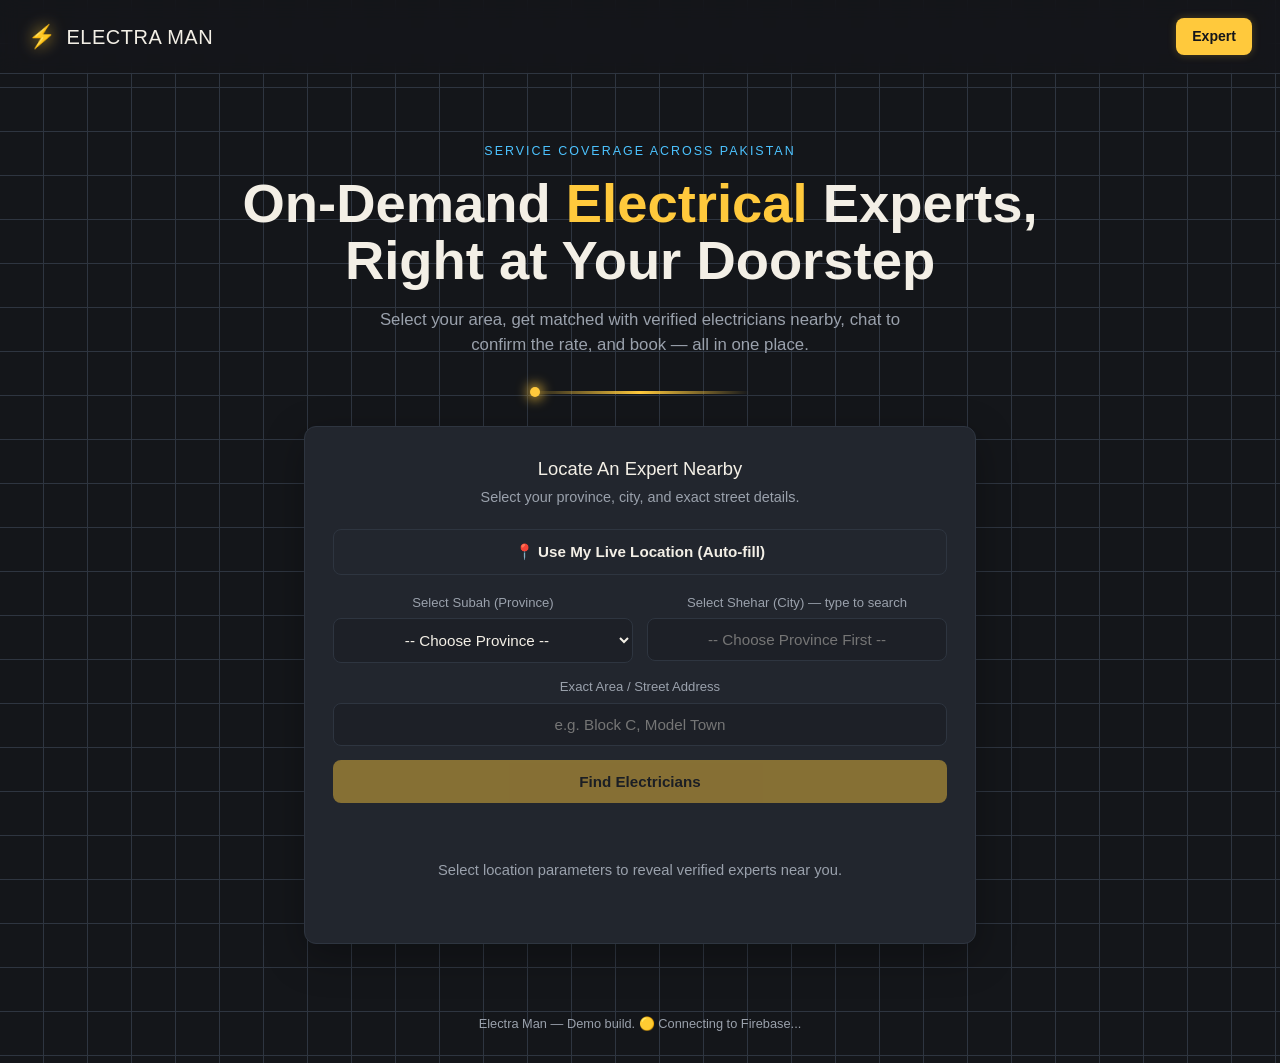
==== commit 4b350393: "Update index.html" ====
--- a/index.html
+++ b/index.html
@@ -9,10 +9,9 @@
 <body>
 
 <header class="topbar">
-  <div class="brand"><span class="bolt">⚡</span> ELECTRA MAN</div>
+  <div class="brand"><span class="bolt">⚡</span>ELECTRA MAN</div>
   <nav class="nav-links">
     <a href="expert.html">Expert</a>
-    <a href="admin.html">Admin</a>
   </nav>
 </header>
 
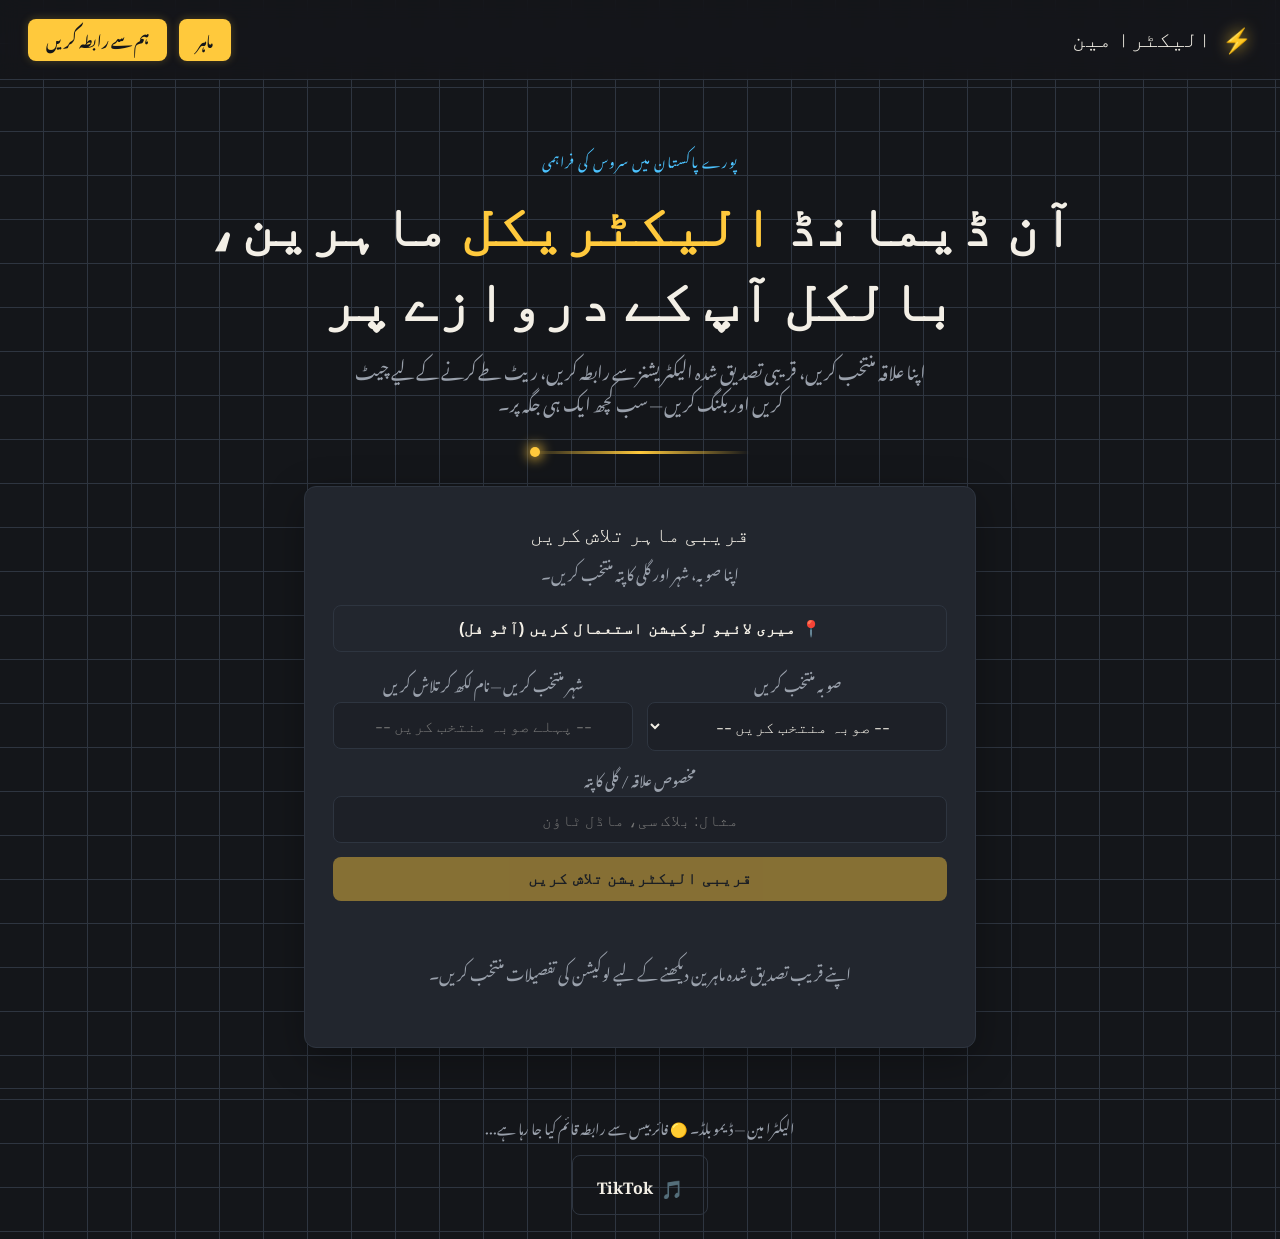
==== commit 59aca827: "Add files via upload" ====
--- a/index.html
+++ b/index.html
@@ -1,419 +1,439 @@
-<!DOCTYPE html>
-<html lang="en">
-<head>
-<meta charset="UTF-8">
-<meta name="viewport" content="width=device-width, initial-scale=1.0">
-<title>Electra Man | On-Demand Electrical Experts</title>
-<link rel="stylesheet" href="styles.css">
-</head>
-<body>
-
-<header class="topbar">
-  <div class="brand"><span class="bolt">⚡</span>ELECTRA MAN</div>
-  <nav class="nav-links">
-    <a href="expert.html">Expert</a>
-  </nav>
-</header>
-
-<section class="hero">
-  <span class="eyebrow">Service Coverage Across Pakistan</span>
-  <h1>On-Demand <span>Electrical</span> Experts,<br>Right at Your Doorstep</h1>
-  <p>Select your area, get matched with verified electricians nearby, chat to confirm the rate, and book — all in one place.</p>
-  <div class="trace"></div>
-</section>
-
-<section class="finder-wrap">
-  <div class="panel">
-    <div class="section-title">Locate An Expert Nearby</div>
-    <div class="section-sub">Select your province, city, and exact street details.</div>
-
-    <button class="btn btn-outline btn-block" id="locateBtn" onclick="useMyLocation()" style="margin-bottom:18px;">📍 Use My Live Location (Auto-fill)</button>
-    <div id="locateStatus" class="notice" style="display:none;"></div>
-
-    <div class="field-row">
-      <div class="field">
-        <label for="province">Select Subah (Province)</label>
-        <select id="province" onchange="onProvinceChange()">
-          <option value="">-- Choose Province --</option>
-        </select>
-      </div>
-      <div class="field">
-        <label for="city">Select Shehar (City) — type to search</label>
-        <input type="text" id="city" list="cityList" placeholder="-- Choose Province First --" disabled oninput="onCityInput()">
-        <datalist id="cityList"></datalist>
-      </div>
-    </div>
-    <div class="field-row">
-      <div class="field" style="flex:1 1 100%;">
-        <label for="area">Exact Area / Street Address</label>
-        <input type="text" id="area" placeholder="e.g. Block C, Model Town">
-        <div id="addressWarning" class="notice warn" style="display:none; margin-top:8px;"></div>
-      </div>
-    </div>
-
-    <button class="btn btn-block" id="findBtn" onclick="findElectricians()" disabled>Find Electricians</button>
-
-    <div class="results" id="results">
-      <div class="empty-state">Select location parameters to reveal verified experts near you.</div>
-    </div>
-  </div>
-
-  <div class="chat-box" id="chatBox" style="display:none;">
-    <div class="chat-header"><span class="dot"></span> Chat with <span id="chatExpertName">Expert</span></div>
-    <div class="chat-log" id="chatLog"></div>
-    <div id="quickReplies" style="display:flex; flex-wrap:wrap; gap:8px; padding:12px 18px 0; background:var(--charcoal-2);"></div>
-    <div class="chat-input-row">
-      <textarea id="chatInput" placeholder="Apna sawal likhein (contact info allow nahi hai)"></textarea>
-      <button class="btn btn-sm" onclick="sendMessage()">Send</button>
-    </div>
-    <div class="confirm-row">
-      <div class="field" style="flex:1; min-width:180px;">
-        <label style="font-size:0.78rem;">Jo rate chat mein tay hua, wo likhein (Rs.)</label>
-        <input type="text" id="agreedAmount" placeholder="e.g. 900">
-      </div>
-      <button class="btn btn-success" onclick="openPaymentModal()">Pay &amp; Confirm Booking</button>
-    </div>
-  </div>
-
-  <div class="panel" id="myBookingsPanel" style="margin-top:30px; display:none;">
-    <div class="section-title">My Bookings</div>
-    <div class="section-sub">Kaam mukammal hone par apna "Job Completion Code" apne electrician ko dein — usi se payment release hogi.</div>
-    <div id="myBookingsList"></div>
-  </div>
-</section>
-
-<footer>Electra Man — Demo build. <span id="fbStatus" style="color:var(--muted);">🟡 Connecting to Firebase...</span></footer>
-
-<!-- Payment Modal -->
-<div class="modal-overlay" id="modalOverlay">
-  <div class="modal">
-    <div id="paymentStep">
-      <div class="section-title">Complete Payment</div>
-      <p style="color:var(--muted); font-size:0.85rem; margin-top:6px;">
-        Scan QR ya diye gaye Till number par <span id="payAmount" style="color:var(--amber);">Rs. 0</span> bhejein, phir transaction ID neeche enter karein.
-      </p>
-      <img id="qrImg" src="" alt="Payment QR Code" style="width:160px; height:160px; margin:16px auto; display:block; border-radius:8px; border:1px solid var(--circuit-line);">
-      <div class="booking-id" id="tillDisplay" style="font-size:0.95rem;">Till: --</div>
-      <div class="notice warn" style="text-align:left;">Demo till/QR hai — client real JazzCash/Easypaisa till dega to yahan update ho jayega.</div>
-      <div class="field" style="text-align:left; margin-bottom:14px;">
-        <label>Transaction ID (JazzCash/Easypaisa se milega)</label>
-        <input type="text" id="txnId" placeholder="e.g. 8823471190">
-      </div>
-      <button class="btn btn-block btn-success" onclick="submitPayment()">I've Paid — Confirm Booking</button>
-    </div>
-
-    <div id="confirmStep" style="display:none;">
-      <div class="icon-circle">✓</div>
-      <div class="section-title">Booking Locked</div>
-      <p style="color:var(--muted); font-size:0.88rem; margin-top:6px;">Payment verification ke baad expert ko dispatch confirm hoga. Kaam mukammal hone par expert ko apna "Job Completion Code" dena — wahi payment release karega.</p>
-      <div class="booking-id" id="bookingIdDisplay">BKG-000000</div>
-      <span class="pill pending">Payment: Pending Verification</span>
-      <button class="btn btn-block" style="margin-top:16px;" onclick="closeModal()">Done</button>
-    </div>
-  </div>
-</div>
-
-<script type="module">
-import {
-  LOCATIONS, DUMMY_TILL, getTillQrUrl, genBookingId, initials,
-  listenExperts, listenBookings, setBookingDoc,
-  getOrCreateCustomerId, sendChatMessage, listenChatMessages,
-  validateAddressAgainstCity, getActiveBookingForExpert,
-  CUSTOMER_QUICK_REPLIES
-} from "./shared-data.js";
-import { showToast } from "./toast.js";
-
-const myCustomerId = getOrCreateCustomerId();
-let chatUnsub = null;
-let expertsCache = [];
-let bookingsCache = [];
-let selectedExpert = null;
-
-const provinceSelect = document.getElementById("province");
-Object.keys(LOCATIONS).forEach(p => {
-  const opt = document.createElement("option");
-  opt.value = p; opt.textContent = p;
-  provinceSelect.appendChild(opt);
-});
-
-listenExperts(
-  list => {
-    expertsCache = list;
-    const badge = document.getElementById("fbStatus");
-    if (badge) { badge.textContent = "🟢 Live — Firebase Connected"; badge.style.color = "var(--success)"; }
-  },
-  err => {
-    const badge = document.getElementById("fbStatus");
-    if (badge) { badge.textContent = "🔴 Firebase Connection Error — " + err.message; badge.style.color = "var(--danger)"; }
-  }
-);
-listenBookings(list => {
-  bookingsCache = list;
-  renderMyBookings();
-});
-
-window.onProvinceChange = function () {
-  const province = provinceSelect.value;
-  const cityInput = document.getElementById("city");
-  const cityList = document.getElementById("cityList");
-  cityInput.value = "";
-  cityList.innerHTML = "";
-  document.getElementById("findBtn").disabled = true;
-  document.getElementById("results").innerHTML = '<div class="empty-state">Select location parameters to reveal verified experts near you.</div>';
-
-  if (!province) {
-    cityInput.disabled = true;
-    cityInput.placeholder = "-- Choose Province First --";
-    return;
-  }
-  cityInput.disabled = false;
-  cityInput.placeholder = "Type to search city...";
-  LOCATIONS[province].forEach(c => {
-    const opt = document.createElement("option");
-    opt.value = c;
-    cityList.appendChild(opt);
-  });
-};
-
-window.onCityInput = function () {
-  const province = provinceSelect.value;
-  const city = document.getElementById("city").value.trim();
-  const valid = province && LOCATIONS[province].some(c => c.toLowerCase() === city.toLowerCase());
-  document.getElementById("findBtn").disabled = !valid;
-};
-
-window.findElectricians = function () {
-  const province = provinceSelect.value;
-  const cityRaw = document.getElementById("city").value.trim();
-  const city = (LOCATIONS[province] || []).find(c => c.toLowerCase() === cityRaw.toLowerCase());
-  const area = document.getElementById("area").value.trim();
-  const resultsDiv = document.getElementById("results");
-  const warnDiv = document.getElementById("addressWarning");
-
-  if (!city) {
-    resultsDiv.innerHTML = '<div class="empty-state">Pehle list mein se ek valid city select karein.</div>';
-    return;
-  }
-
-  const addrCheck = validateAddressAgainstCity(city, area);
-  if (!addrCheck.valid) {
-    warnDiv.style.display = "block";
-    warnDiv.textContent = addrCheck.reason;
-    resultsDiv.innerHTML = "";
-    return;
-  }
-  warnDiv.style.display = "none";
-
-  const matches = expertsCache.filter(e => e.province === province && e.city === city && e.verified);
-
-  if (matches.length === 0) {
-    resultsDiv.innerHTML = `<div class="empty-state">Abhi is area (${city}) mein koi registered expert nahi mila. Nearby city try karein.</div>`;
-    return;
-  }
-
-  resultsDiv.innerHTML = matches.map(e => {
-    const activeBooking = getActiveBookingForExpert(e.id, bookingsCache);
-    const isBooked = !!activeBooking;
-    return `
-    <div class="expert-card" style="${isBooked ? 'opacity:0.55;' : ''}">
-      <div class="expert-info">
-        <div class="avatar">${initials(e.name)}</div>
-        <div>
-          <div class="expert-name">${e.name} <span class="badge-verified">✓ Verified</span> ${isBooked ? '<span class="pill pending">Booked</span>' : '<span class="pill approved">Available</span>'}</div>
-          <div class="expert-meta">${e.specialty} · ★ ${e.rating} · ${e.jobs} jobs completed</div>
-        </div>
-      </div>
-      <div style="display:flex; align-items:center; gap:14px;">
-        ${isBooked
-          ? `<button class="btn btn-sm btn-outline" disabled>Currently Booked</button>`
-          : `<button class="btn btn-sm" onclick='window.startChat(${JSON.stringify(e)})'>Chat</button>`
-        }
-      </div>
-    </div>
-  `}).join("");
-};
-
-window.startChat = function (expert) {
-  selectedExpert = expert;
-  openChatUI(expert);
-};
-
-function openChatUI(expert) {
-  document.getElementById("chatBox").style.display = "block";
-  document.getElementById("chatExpertName").textContent = expert.name;
-  document.getElementById("chatLog").innerHTML = '<div class="empty-state">Chat shuru karein — aapka message expert ko live milega.</div>';
-  document.getElementById("chatBox").scrollIntoView({ behavior: "smooth" });
-
-  const qDiv = document.getElementById("quickReplies");
-  qDiv.innerHTML = CUSTOMER_QUICK_REPLIES.map(q => `<button class="btn btn-sm btn-outline" data-quick="${q.replace(/"/g, '&quot;')}">${q}</button>`).join("");
-  qDiv.querySelectorAll("[data-quick]").forEach(btn => {
-    btn.onclick = () => sendRawMessage(btn.dataset.quick);
-  });
-
-  if (chatUnsub) chatUnsub();
-  chatUnsub = listenChatMessages(expert.id, myCustomerId, (messages) => {
-    const log = document.getElementById("chatLog");
-    if (messages.length === 0) {
-      log.innerHTML = '<div class="empty-state">Chat shuru karein — aapka message expert ko live milega.</div>';
-      return;
-    }
-    log.innerHTML = messages.map(m => `
-      <div class="msg ${m.sender === 'customer' ? 'me' : 'them'}">${m.text}</div>
-    `).join("");
-    log.scrollTop = log.scrollHeight;
-  });
-}
-
-async function sendRawMessage(text) {
-  if (!text || !selectedExpert) return;
-  try {
-    await sendChatMessage(selectedExpert.id, myCustomerId, selectedExpert.name, "customer", text);
-  } catch (err) {
-    showToast(err.message, "error");
-  }
-}
-
-window.sendMessage = async function () {
-  const input = document.getElementById("chatInput");
-  const text = input.value.trim();
-  if (!text) return;
-  input.value = "";
-  await sendRawMessage(text);
-};
-
-window.openPaymentModal = function () {
-  if (!selectedExpert) return;
-  const amount = parseInt(document.getElementById("agreedAmount").value.trim());
-  if (!amount || amount <= 0) { showToast("Pehle 'Jo rate chat mein tay hua' wala amount likhein.", "error"); return; }
-  document.getElementById("paymentStep").style.display = "block";
-  document.getElementById("confirmStep").style.display = "none";
-  document.getElementById("payAmount").textContent = "Rs. " + amount;
-  document.getElementById("tillDisplay").textContent = `${DUMMY_TILL.provider} Till: ${DUMMY_TILL.number} (${DUMMY_TILL.accountTitle})`;
-  document.getElementById("qrImg").src = getTillQrUrl();
-  document.getElementById("txnId").value = "";
-  document.getElementById("modalOverlay").classList.add("active");
-};
-
-window.submitPayment = async function () {
-  const txnId = document.getElementById("txnId").value.trim();
-  if (!txnId) { showToast("Transaction ID enter karein — payment ki verification isi se hogi.", "error"); return; }
-  const amount = parseInt(document.getElementById("agreedAmount").value.trim());
-
-  const id = genBookingId();
-  await setBookingDoc(id, {
-    id, expertId: selectedExpert.id, expertName: selectedExpert.name,
-    customerId: myCustomerId,
-    amount, date: new Date().toISOString(),
-    txnId, paymentStatus: "pending_verification", escrowReleased: false
-  });
-
-  document.getElementById("paymentStep").style.display = "none";
-  document.getElementById("confirmStep").style.display = "block";
-  document.getElementById("bookingIdDisplay").textContent = id;
-};
-
-window.closeModal = function () {
-  document.getElementById("modalOverlay").classList.remove("active");
-};
-
-function renderMyBookings() {
-  const mine = bookingsCache.filter(b => b.customerId === myCustomerId);
-  const panel = document.getElementById("myBookingsPanel");
-  const list = document.getElementById("myBookingsList");
-  if (mine.length === 0) { panel.style.display = "none"; return; }
-  panel.style.display = "block";
-
-  list.innerHTML = mine.slice().reverse().map(b => {
-    let statusPill = '<span class="pill pending">Payment Pending Verification</span>';
-    if (b.paymentStatus === "verified" && !b.jobStatus) statusPill = '<span class="pill pending">Paid — Waiting for Expert to Accept</span>';
-    if (b.jobStatus === "declined") statusPill = '<span class="pill rejected">Expert Declined</span>';
-    if (b.paymentStatus === "verified" && b.jobStatus === "accepted" && !b.escrowReleased) statusPill = '<span class="pill approved">Expert Working</span>';
-    if (b.escrowReleased) statusPill = '<span class="pill approved">Completed — Payment Released</span>';
-
-    const showOtp = b.paymentStatus === "verified" && b.jobStatus === "accepted" && !b.escrowReleased && b.completionOtp;
-    return `
-      <div class="list-item">
-        <div>
-          <b>${b.id}</b><br><span class="expert-meta">${b.expertName} · Rs. ${b.amount}</span><br>${statusPill}
-          ${showOtp ? `<div class="notice" style="margin-top:8px;">Job Completion Code: <b style="color:var(--amber); font-size:1.05rem;">${b.completionOtp}</b><br>Kaam mukammal hone par yeh code apne electrician ko dein — wahi payment release karega.</div>` : ''}
-        </div>
-      </div>
-    `;
-  }).join("");
-}
-
-function normalizeProvinceName(stateName) {
-  if (!stateName) return null;
-  const s = stateName.toLowerCase();
-  if (s.includes("punjab")) return "Punjab";
-  if (s.includes("sindh")) return "Sindh";
-  if (s.includes("khyber") || s.includes("kpk") || s.includes("pakhtunkhwa")) return "Khyber Pakhtunkhwa (KPK)";
-  if (s.includes("balochistan")) return "Balochistan";
-  if (s.includes("islamabad")) return "Islamabad";
-  return null;
-}
-function findClosestCity(province, cityGuess) {
-  if (!province || !cityGuess) return null;
-  const list = LOCATIONS[province] || [];
-  const guess = cityGuess.toLowerCase();
-  return list.find(c => c.toLowerCase() === guess) ||
-         list.find(c => guess.includes(c.toLowerCase()) || c.toLowerCase().includes(guess)) ||
-         null;
-}
-
-window.useMyLocation = function () {
-  const statusDiv = document.getElementById("locateStatus");
-  statusDiv.style.display = "block";
-  statusDiv.className = "notice";
-  statusDiv.textContent = "📡 Aapki location detect ki ja rahi hai...";
-
-  if (!navigator.geolocation) {
-    statusDiv.className = "notice warn";
-    statusDiv.textContent = "Yeh browser location detect support nahi karta. Manually select karein.";
-    return;
-  }
-
-  navigator.geolocation.getCurrentPosition(async (pos) => {
-    const { latitude, longitude } = pos.coords;
-    try {
-      const res = await fetch(`https://nominatim.openstreetmap.org/reverse?format=json&lat=${latitude}&lon=${longitude}`);
-      const data = await res.json();
-      const addr = data.address || {};
-
-      const province = normalizeProvinceName(addr.state);
-      const cityGuess = addr.city || addr.town || addr.county || addr.state_district || "";
-      const matchedCity = findClosestCity(province, cityGuess);
-      const area = addr.suburb || addr.road || addr.neighbourhood || addr.village || "";
-
-      if (!province) {
-        statusDiv.className = "notice warn";
-        statusDiv.textContent = "Aapki location Electra Man ke coverage area se bahar lag rahi hai. Manually select karein.";
-        return;
-      }
-
-      provinceSelect.value = province;
-      window.onProvinceChange();
-
-      if (matchedCity) {
-        document.getElementById("city").value = matchedCity;
-        window.onCityInput();
-        statusDiv.className = "notice";
-        statusDiv.textContent = `✅ Location detect ho gayi: ${matchedCity}, ${province}. Area field khud se fill kar diya hai.`;
-      } else {
-        statusDiv.className = "notice warn";
-        statusDiv.textContent = `Province (${province}) detect ho gaya, lekin exact city (${cityGuess || "unknown"}) hamari list mein nahi hai. City manually select karein.`;
-      }
-      if (area) document.getElementById("area").value = area;
-
-    } catch (err) {
-      statusDiv.className = "notice warn";
-      statusDiv.textContent = "Location detect nahi ho saki, internet check karein ya manually select karein.";
-    }
-  }, () => {
-    statusDiv.className = "notice warn";
-    statusDiv.textContent = "Location permission nahi mili. Manually select karein ya permission allow karein.";
-  });
-};
-</script>
-</body>
-</html>
+<!DOCTYPE html>
+<html lang="ur" dir="rtl">
+<head>
+<meta charset="UTF-8">
+<meta name="viewport" content="width=device-width, initial-scale=1.0">
+<title>الیکٹرا مین | آن ڈیمانڈ الیکٹریکل ماہرین</title>
+<link rel="stylesheet" href="styles.css">
+<link href="https://fonts.googleapis.com/css2?family=Noto+Nastaliq+Urdu:wght@400;700&display=swap" rel="stylesheet">
+<style>
+  body {
+    font-family: 'Noto Nastaliq Urdu', serif, sans-serif;
+  }
+</style>
+<link rel="preconnect" href="https://fonts.googleapis.com">
+<link rel="preconnect" href="https://fonts.gstatic.com" crossorigin>
+<link href="https://fonts.googleapis.com/css2?family=Plus+Jakarta+Sans:wght@400;500;600;700&display=swap" rel="stylesheet">
+</head>
+<body>
+
+<header class="topbar">
+  <div class="brand"><span class="bolt">⚡</span>الیکٹرا مین</div>
+  <nav class="nav-links">
+    <a href="expert.html">ماہر</a>
+    <a href="https://wa.me/923006854609?text=" target="_blank">ہم سے رابطہ کریں</a>
+  </nav>
+</header>
+
+<section class="hero">
+  <span class="eyebrow">پورے پاکستان میں سروس کی فراہمی</span>
+  <h1>آن ڈیمانڈ <span>الیکٹریکل</span> ماہرین،<br>بالکل آپ کے دروازے پر</h1>
+  <p>اپنا علاقہ منتخب کریں، قریبی تصدیق شدہ الیکٹریشنز سے رابطہ کریں، ریٹ طے کرنے کے لیے چیٹ کریں اور بکنگ کریں — سب کچھ ایک ہی جگہ پر۔</p>
+  <div class="trace"></div>
+</section>
+
+<section class="finder-wrap">
+  <div class="panel">
+    <div class="section-title">قریبی ماہر تلاش کریں</div>
+    <div class="section-sub">اپنا صوبہ، شہر اور گلی کا پتہ منتخب کریں۔</div>
+
+    <button class="btn btn-outline btn-block" id="locateBtn" onclick="useMyLocation()" style="margin-bottom:18px;">📍 میری لائیو لوکیشن استعمال کریں (آٹو فل)</button>
+    <div id="locateStatus" class="notice" style="display:none;"></div>
+
+    <div class="field-row">
+      <div class="field">
+        <label for="province">صوبہ منتخب کریں</label>
+        <select id="province" onchange="onProvinceChange()">
+          <option value="">-- صوبہ منتخب کریں --</option>
+        </select>
+      </div>
+      <div class="field">
+        <label for="city">شہر منتخب کریں — نام لکھ کر تلاش کریں</label>
+        <input type="text" id="city" list="cityList" placeholder="-- پہلے صوبہ منتخب کریں --" disabled oninput="onCityInput()">
+        <datalist id="cityList"></datalist>
+      </div>
+    </div>
+    <div class="field-row">
+      <div class="field" style="flex:1 1 100%;">
+        <label for="area">مخصوص علاقہ / گلی کا پتہ</label>
+        <input type="text" id="area" placeholder="مثال: بلاک سی، ماڈل ٹاؤن">
+        <div id="addressWarning" class="notice warn" style="display:none; margin-top:8px;"></div>
+      </div>
+    </div>
+
+    <button class="btn btn-block" id="findBtn" onclick="findElectricians()" disabled>قریبی الیکٹریشن تلاش کریں </button>
+
+    <div class="results" id="results">
+      <div class="empty-state">اپنے قریب تصدیق شدہ ماہرین دیکھنے کے لیے لوکیشن کی تفصیلات منتخب کریں۔</div>
+    </div>
+  </div>
+
+  <div class="chat-box" id="chatBox" style="display:none;">
+    <div class="chat-header"><span class="dot"></span> <span id="chatExpertName">ماہر</span> کے ساتھ چیٹ</div>
+    <div class="chat-log" id="chatLog"></div>
+    <div id="quickReplies" style="display:flex; flex-wrap:wrap; gap:8px; padding:12px 18px 0; background:var(--charcoal-2);"></div>
+    <div class="chat-input-row">
+      <textarea id="chatInput" placeholder="پیغام لکھیں... (رابطہ نمبر دینا منع ہے)"></textarea>
+      <button class="btn btn-sm" onclick="sendMessage()">بھیجیں</button>
+    </div>
+    <div class="confirm-row">
+      <div class="field" style="flex:1; min-width:180px;">
+        <label style="font-size:0.78rem;">جو ریٹ چیٹ میں طے ہوا، وہ یہاں لکھیں (روپے)</label>
+        <input type="text" id="agreedAmount" placeholder="مثال: 900">
+      </div>
+      <button class="btn btn-success" onclick="openPaymentModal()">پیمنٹ کریں اور بکنگ تصدیق کریں</button>
+    </div>
+  </div>
+
+  <div class="panel" id="myBookingsPanel" style="margin-top:30px; display:none;">
+    <div class="section-title">میری بکنگز</div>
+    <div class="section-sub">کام مکمل ہونے پر اپنا "جاب کمپلیٹیشن کوڈ" اپنے الیکٹریشن کے ساتھ شیئر کریں۔ کوڈ ملنے کے بعد ہی آپ کی پیمنٹ ریلیز کی جائے گی۔</div>
+    <div id="myBookingsList"></div>
+  </div>
+</section>
+
+<!-- UPDATED FOOTER WITH TIKTOK BUTTON -->
+<footer style="text-align:center; padding:24px 20px; border-top:1px solid var(--circuit-line);">
+  الیکٹرا مین — ڈیمو بلڈ۔ <span id="fbStatus" style="color:var(--muted);">🟡 فائر بیس سے رابطہ قائم کیا جا رہا ہے...</span>
+
+  <div style="margin-top:16px;">
+    <a href="https://www.tiktok.com/@imransahoo55?_r=1&_t=ZS-98RXTbOXsq0" target="_blank" class="btn btn-outline" style="display:inline-flex; align-items:center; gap:8px;">
+      <span style="font-size:18px;">🎵</span>
+      TikTok
+    </a>
+  </div>
+</footer>
+
+<!-- Payment Modal -->
+<div class="modal-overlay" id="modalOverlay">
+  <div class="modal">
+    <div id="paymentStep">
+      <div class="section-title">پیمنٹ مکمل کریں</div>
+      <p style="color:var(--muted); font-size:0.85rem; margin-top:6px;">
+        کیو آر کوڈ اسکین کریں یا دیے گئے ٹِل نمبر پر <span id="payAmount" style="color:var(--amber);">روپے 0</span> بھیجیں، پھر ٹرانزیکشن آئی ڈی نیچے درج کریں۔
+      </p>
+      <img id="qrImg" src="" alt="پیمنٹ کیو آر کوڈ" style="width:160px; height:160px; margin:16px auto; display:block; border-radius:8px; border:1px solid var(--circuit-line);">
+      <div class="booking-id" id="tillDisplay" style="font-size:0.95rem;">ٹِل: --</div>
+      <div class="notice warn" style="text-align:right;">یہ ڈیمو ٹِل/کیو آر ہے — جب کلائنٹ اصلی جاز کیش یا ایزی پیسہ ٹِل دے گا تو یہاں اپ ڈیٹ ہو جائے گا۔</div>
+      <div class="field" style="text-align:right; margin-bottom:14px;">
+        <label>ٹرانزیکشن آئی ڈی (جاز کیش یا ایزی پیسہ سے ملے گی)</label>
+        <input type="text" id="txnId" placeholder="مثال: 8823471190">
+      </div>
+      <button class="btn btn-block btn-success" onclick="submitPayment()">میں نے پے کر دیا ہے — بکنگ تصدیق کریں</button>
+    </div>
+
+    <div id="confirmStep" style="display:none;">
+      <div class="icon-circle">✓</div>
+      <div class="section-title">بکنگ لاک ہو گئی ہے</div>
+      <p style="color:var(--muted); font-size:0.88rem; margin-top:6px;">پیمنٹ کی تصدیق کے بعد ماہر کی روانگی کی تصدیق کر دی جائے گی۔ کام مکمل ہونے پر ماہر کو اپنا "جاب کمپلیٹیشن کوڈ" دیں — وہی پیمنٹ ریلیز کرے گا۔</p>
+      <div class="booking-id" id="bookingIdDisplay">BKG-000</div>
+      <span class="pill pending">پیمنٹ: تصدیق کی منتظر ہے</span>
+      <button class="btn btn-block" style="margin-top:16px;" onclick="closeModal()">ہو گیا</button>
+    </div>
+  </div>
+</div>
+
+<script type="module">
+import {
+  LOCATIONS, DUMMY_TILL, getTillQrUrl, genBookingId, initials,
+  listenExperts, listenBookings, setBookingDoc,
+  getOrCreateCustomerId, sendChatMessage, listenChatMessages,
+  validateAddressAgainstCity, getActiveBookingForExpert,
+  CUSTOMER_QUICK_REPLIES
+} from "./shared-data.js";
+import { showToast } from "./toast.js";
+
+const myCustomerId = getOrCreateCustomerId();
+let chatUnsub = null;
+let expertsCache = [];
+let bookingsCache = [];
+let selectedExpert = null;
+
+const provinceSelect = document.getElementById("province");
+Object.keys(LOCATIONS).forEach(p => {
+  const opt = document.createElement("option");
+  opt.value = p; opt.textContent = p;
+  provinceSelect.appendChild(opt);
+});
+
+listenExperts(
+  list => {
+    expertsCache = list;
+    const badge = document.getElementById("fbStatus");
+    if (badge) { badge.textContent = "🟢 لائیو — فائر بیس جڑ گیا ہے"; badge.style.color = "var(--success)"; }
+  },
+  err => {
+    const badge = document.getElementById("fbStatus");
+    if (badge) { badge.textContent = "🔴 فائر بیس کنکشن میں خرابی — " + err.message; badge.style.color = "var(--danger)"; }
+  }
+);
+listenBookings(list => {
+  bookingsCache = list;
+  renderMyBookings();
+});
+
+window.onProvinceChange = function () {
+  const province = provinceSelect.value;
+  const cityInput = document.getElementById("city");
+  const cityList = document.getElementById("cityList");
+  cityInput.value = "";
+  cityList.innerHTML = "";
+  document.getElementById("findBtn").disabled = true;
+  document.getElementById("results").innerHTML = '<div class="empty-state">اپنے قریب تصدیق شدہ ماہرین دیکھنے کے لیے لوکیشن کی تفصیلات منتخب کریں۔</div>';
+
+  if (!province) {
+    cityInput.disabled = true;
+    cityInput.placeholder = "-- پہلے صوبہ منتخب کریں --";
+    return;
+  }
+  cityInput.disabled = false;
+  cityInput.placeholder = "شہر تلاش کرنے کے لیے لکھیں...";
+  LOCATIONS[province].forEach(c => {
+    const opt = document.createElement("option");
+    opt.value = c;
+    cityList.appendChild(opt);
+  });
+};
+
+window.onCityInput = function () {
+  const province = provinceSelect.value;
+  const city = document.getElementById("city").value.trim();
+  const valid = province && LOCATIONS[province].some(c => c.toLowerCase() === city.toLowerCase());
+  document.getElementById("findBtn").disabled =!valid;
+};
+
+window.findElectricians = function () {
+  const province = provinceSelect.value;
+  const cityRaw = document.getElementById("city").value.trim();
+  const city = (LOCATIONS[province] || []).find(c => c.toLowerCase() === cityRaw.toLowerCase());
+  const area = document.getElementById("area").value.trim();
+  const resultsDiv = document.getElementById("results");
+  const warnDiv = document.getElementById("addressWarning");
+
+  if (!city) {
+    resultsDiv.innerHTML = '<div class="empty-state">براہ کرم فہرست میں سے کوئی ایک درست شہر منتخب کریں۔</div>';
+    return;
+  }
+
+  const addrCheck = validateAddressAgainstCity(city, area);
+  if (!addrCheck.valid) {
+    warnDiv.style.display = "block";
+    warnDiv.textContent = addrCheck.reason;
+    resultsDiv.innerHTML = "";
+    return;
+  }
+  warnDiv.style.display = "none";
+
+  const matches = expertsCache.filter(e => e.province === province && e.city === city && e.verified);
+
+  if (matches.length === 0) {
+    resultsDiv.innerHTML = `<div class="empty-state">فی الحال اس علاقے (${city}) میں کوئی رجسٹرڈ ماہر نہیں ملا۔ کوئی قریبی شہر تلاش کریں۔</div>`;
+    return;
+  }
+
+  resultsDiv.innerHTML = matches.map(e => {
+    const activeBooking = getActiveBookingForExpert(e.id, bookingsCache);
+    const isBooked =!!activeBooking;
+    return `
+    <div class="expert-card" style="${isBooked? 'opacity:0.55;' : ''}">
+      <div class="expert-info">
+        <div class="avatar">${initials(e.name)}</div>
+        <div>
+          <div class="expert-name">${e.name} <span class="badge-verified">✓ تصدیق شدہ</span> ${isBooked? '<span class="pill pending">بک ہے</span>' : '<span class="pill approved">دستیاب ہے</span>'}</div>
+          <div class="expert-meta">${e.specialty} · ★ ${e.rating} · ${e.jobs} کام مکمل ہوئے</div>
+        </div>
+      </div>
+      <div style="display:flex; align-items:center; gap:14px;">
+        ${isBooked
+       ? `<button class="btn btn-sm btn-outline" disabled>فی الحال بک ہے</button>`
+          : `<button class="btn btn-sm" onclick='window.startChat(${JSON.stringify(e)})'>چیٹ کریں</button>`
+        }
+      </div>
+    </div>
+  `}).join("");
+};
+
+window.startChat = function (expert) {
+  selectedExpert = expert;
+  openChatUI(expert);
+};
+
+function openChatUI(expert) {
+  document.getElementById("chatBox").style.display = "block";
+  document.getElementById("chatExpertName").textContent = expert.name;
+  document.getElementById("chatLog").innerHTML = '<div class="empty-state">چیٹ شروع کریں — آپ کا پیغام ماہر کو لائیو ملے گا۔</div>';
+  document.getElementById("chatBox").scrollIntoView({ behavior: "smooth" });
+
+  const qDiv = document.getElementById("quickReplies");
+  qDiv.innerHTML = CUSTOMER_QUICK_REPLIES.map(q => `<button class="btn btn-sm btn-outline" data-quick="${q.replace(/"/g, '&quot;')}">${q}</button>`).join("");
+  qDiv.querySelectorAll("[data-quick]").forEach(btn => {
+    btn.onclick = () => sendRawMessage(btn.dataset.quick);
+  });
+
+  if (chatUnsub) chatUnsub();
+  chatUnsub = listenChatMessages(expert.id, myCustomerId, (messages) => {
+    const log = document.getElementById("chatLog");
+    if (messages.length === 0) {
+      log.innerHTML = '<div class="empty-state">چیٹ شروع کریں — آپ کا پیغام ماہر کو لائیو ملے گا۔</div>';
+      return;
+    }
+    log.innerHTML = messages.map(m => `
+      <div class="msg ${m.sender === 'customer'? 'me' : 'them'}">${m.text}</div>
+    `).join("");
+    log.scrollTop = log.scrollHeight;
+  });
+}
+
+async function sendRawMessage(text) {
+  if (!text ||!selectedExpert) return;
+  try {
+    await sendChatMessage(selectedExpert.id, myCustomerId, selectedExpert.name, "customer", text);
+  } catch (err) {
+    showToast(err.message, "error");
+  }
+}
+
+window.sendMessage = async function () {
+  const input = document.getElementById("chatInput");
+  const text = input.value.trim();
+  if (!text) return;
+  input.value = "";
+  await sendRawMessage(text);
+};
+
+window.openPaymentModal = function () {
+  if (!selectedExpert) return;
+  const amount = parseInt(document.getElementById("agreedAmount").value.trim());
+  if (!amount || amount <= 0) { showToast("پہلے 'جو ریٹ چیٹ میں طے ہوا' والی رقم درج کریں۔", "error"); return; }
+  document.getElementById("paymentStep").style.display = "block";
+  document.getElementById("confirmStep").style.display = "none";
+  document.getElementById("payAmount").textContent = "روپے " + amount;
+  document.getElementById("tillDisplay").textContent = `${DUMMY_TILL.provider} ٹِل: ${DUMMY_TILL.number} (${DUMMY_TILL.accountTitle})`;
+  document.getElementById("qrImg").src = getTillQrUrl();
+  document.getElementById("txnId").value = "";
+  document.getElementById("modalOverlay").classList.add("active");
+};
+
+window.submitPayment = async function () {
+  const txnId = document.getElementById("txnId").value.trim();
+  if (!txnId) { showToast("ٹرانزیکشن آئی ڈی درج کریں — پیمنٹ کی تصدیق اسی سے ہوگی۔", "error"); return; }
+  const amount = parseInt(document.getElementById("agreedAmount").value.trim());
+
+  const id = genBookingId();
+  await setBookingDoc(id, {
+    id, expertId: selectedExpert.id, expertName: selectedExpert.name,
+    customerId: myCustomerId,
+    amount, date: new Date().toISOString(),
+    txnId, paymentStatus: "pending_verification", escrowReleased: false
+  });
+
+  document.getElementById("paymentStep").style.display = "none";
+  document.getElementById("confirmStep").style.display = "block";
+  document.getElementById("bookingIdDisplay").textContent = id;
+};
+
+window.closeModal = function () {
+  document.getElementById("modalOverlay").classList.remove("active");
+};
+
+function renderMyBookings() {
+  const mine = bookingsCache.filter(b => b.customerId === myCustomerId);
+  const panel = document.getElementById("myBookingsPanel");
+  const list = document.getElementById("myBookingsList");
+  if (mine.length === 0) { panel.style.display = "none"; return; }
+  panel.style.display = "block";
+
+  list.innerHTML = mine.slice().reverse().map(b => {
+    let statusPill = '<span class="pill pending">پیمنٹ کی تصدیق باقی ہے</span>';
+    if (b.paymentStatus === "verified" &&!b.jobStatus) statusPill = '<span class="pill pending">پیمنٹ ہو گئی — ماہر کی منظوری کا انتظار ہے</span>';
+    if (b.jobStatus === "declined") statusPill = '<span class="pill rejected">ماہر نے انکار کر دیا</span>';
+    if (b.paymentStatus === "verified" && b.jobStatus === "accepted" &&!b.escrowReleased) statusPill = '<span class="pill approved">ماہر کام کر رہا ہے</span>';
+    if (b.escrowReleased) statusPill = '<span class="pill approved">مکمل ہو گیا — پیمنٹ جاری کر دی گئی</span>';
+
+    const showOtp = b.paymentStatus === "verified" && b.jobStatus === "accepted" &&!b.escrowReleased && b.completionOtp;
+    return `
+      <div class="list-item">
+        <div>
+          <b>${b.id}</b><br><span class="expert-meta">${b.expertName} · روپے ${b.amount} · ${new Date(b.date).toLocaleString('ur-PK')}</span><br>${statusPill}
+          ${showOtp? `<div class="notice" style="margin-top:8px;">جاب کمپلیٹیشن کوڈ: <b style="color:var(--amber); font-size:1.05rem;">${b.completionOtp}</b><br>کام مکمل ہونے پر یہ کوڈ اپنے الیکٹریشن کو دیں — وہی پیمنٹ ریلیز کرے گا۔</div>` : ''}
+        </div>
+      </div>
+    `;
+  }).join("");
+}
+
+function normalizeProvinceName(stateName) {
+  if (!stateName) return null;
+  const s = stateName.toLowerCase();
+  if (s.includes("punjab")) return "Punjab";
+  if (s.includes("sindh")) return "Sindh";
+  if (s.includes("khyber") || s.includes("kpk") || s.includes("pakhtunkhwa")) return "Khyber Pakhtunkhwa (KPK)";
+  if (s.includes("balochistan")) return "Balochistan";
+  if (s.includes("islamabad")) return "Islamabad";
+  return null;
+}
+function findClosestCity(province, cityGuess) {
+  if (!province ||!cityGuess) return null;
+  const list = LOCATIONS[province] || [];
+  const guess = cityGuess.toLowerCase();
+  return list.find(c => c.toLowerCase() === guess) ||
+         list.find(c => guess.includes(c.toLowerCase()) || c.toLowerCase().includes(guess)) ||
+         null;
+}
+
+window.useMyLocation = function () {
+  const statusDiv = document.getElementById("locateStatus");
+  statusDiv.style.display = "block";
+  statusDiv.className = "notice";
+  statusDiv.textContent = "📡 آپ کی لوکیشن معلوم کی جا رہی ہے...";
+
+  if (!navigator.geolocation) {
+    statusDiv.className = "notice warn";
+    statusDiv.textContent = "یہ براؤزر لوکیشن معلوم کرنے کی سہولت فراہم نہیں کرتا۔ براہ کرم دستی طور پر منتخب کریں۔";
+    return;
+  }
+
+  navigator.geolocation.getCurrentPosition(async (pos) => {
+    const { latitude, longitude } = pos.coords;
+    try {
+      const res = await fetch(`https://nominatim.openstreetmap.org/reverse?format=json&lat=${latitude}&lon=${longitude}`);
+      const data = await res.json();
+      const addr = data.address || {};
+
+      const province = normalizeProvinceName(addr.state);
+      const cityGuess = addr.city || addr.town || addr.county || addr.state_district || "";
+      const matchedCity = findClosestCity(province, cityGuess);
+      const area = addr.suburb || addr.road || addr.neighbourhood || addr.village || "";
+
+      if (!province) {
+        statusDiv.className = "notice warn";
+        statusDiv.textContent = "آپ کی لوکیشن الیکٹرا مین کے کوریاج ایریا سے باہر معلوم ہوتی ہے۔ براہ کرم خود منتخب کریں۔";
+        return;
+      }
+
+      provinceSelect.value = province;
+      window.onProvinceChange();
+
+      if (matchedCity) {
+        document.getElementById("city").value = matchedCity;
+        window.onCityInput();
+        statusDiv.className = "notice";
+        statusDiv.textContent = `✅ لوکیشن معلوم ہو گئی ہے: ${matchedCity}, ${province}۔ ایریا کا خانہ خود بخود بھر دیا گیا ہے۔`;
+      } else {
+        statusDiv.className = "notice warn";
+        statusDiv.textContent = `صوبہ (${province}) معلوم ہو گیا ہے، لیکن اصل شہر (${cityGuess || "نامعلوم"}) ہماری فہرست میں نہیں ہے۔ شہر خود منتخب کریں۔`;
+      }
+      if (area) document.getElementById("area").value = area;
+
+    } catch (err) {
+      statusDiv.className = "notice warn";
+      statusDiv.textContent = "لوکیشن معلوم نہیں ہو سکی، انٹرنیٹ چیک کریں یا دستی طور پر منتخب کریں۔";
+    }
+  }, () => {
+    statusDiv.className = "notice warn";
+    statusDiv.textContent = "لوکیشن کی اجازت نہیں ملی۔ براہ کرم دستی طور پر منتخب کریں یا اجازت دیں۔";
+  });
+};
+</script>
+</body>
+</html>
--- a/styles.css
+++ b/styles.css
@@ -15,8 +15,9 @@
   --success:       #4ADE80;
   --danger:        #FF5C5C;
 
-  --font-display: "Archivo Black", "Arial Black", sans-serif;
-  --font-body: "Inter", "Segoe UI", sans-serif;
+  /* Modern, Clean & Premium Light Typography */
+  --font-display: "Plus Jakarta Sans", "Inter", "Segoe UI", sans-serif;
+  --font-body: "Plus Jakarta Sans", "Inter", "Segoe UI", sans-serif;
 
   --radius: 12px;
 }
@@ -27,13 +28,14 @@
   background: var(--charcoal);
   color: var(--warm-white);
   font-family: var(--font-body);
-  line-height: 1.5;
+  line-height: 1.8;
   min-height: 100vh;
   background-image:
     linear-gradient(var(--circuit-line) 1px, transparent 1px),
     linear-gradient(90deg, var(--circuit-line) 1px, transparent 1px);
   background-size: 44px 44px;
   background-position: -1px -1px;
+  direction: rtl; /* Urdu layout ke liye Right-to-Left */
   text-align: center;
 }
 
@@ -51,12 +53,12 @@
 .brand{
   display:flex; align-items:center; gap:10px;
   font-family: var(--font-display);
-  font-size: 1.25rem;
+  font-size: 1.35rem;
   letter-spacing: 0.5px;
 }
 .brand .bolt{
   color: var(--amber);
-  font-size: 1.4rem;
+  font-size: 1.5rem;
   filter: drop-shadow(0 0 8px rgba(255,201,60,0.8));
   animation: boltFlicker 2s ease-in-out infinite;
 }
@@ -80,8 +82,8 @@
   background: var(--amber);
   color: #14161A;
   font-weight: 700;
-  font-size: 0.88rem;
-  padding: 8px 16px;
+  font-size: 0.9rem;
+  padding: 8px 18px;
   border-radius: 8px;
   box-shadow: 0 0 8px rgba(255,201,60,0.25);
   transition: transform 0.2s ease, box-shadow 0.2s ease, background 0.2s ease;
@@ -107,7 +109,7 @@
 }
 .hero .eyebrow{
   display:inline-block;
-  color: var(--wire-blue); font-size: 0.78rem; letter-spacing: 2px;
+  color: var(--wire-blue); font-size: 0.85rem; letter-spacing: 1px;
   text-transform: uppercase; margin-bottom: 14px;
   text-align: center;
 }
@@ -120,15 +122,15 @@
 
 .hero h1{
   font-family: var(--font-display);
-  font-size: clamp(2rem, 5vw, 3.4rem);
-  line-height: 1.05;
+  font-size: clamp(2.2rem, 5vw, 3.6rem);
+  line-height: 1.3;
   color: var(--warm-white);
   text-align: center;
 }
 .hero h1 span{ color: var(--amber); }
 .hero p{
-  color: var(--muted); font-size: 1.05rem;
-  max-width: 560px; margin: 18px auto 0;
+  color: var(--muted); font-size: 1.1rem;
+  max-width: 600px; margin: 18px auto 0;
   text-align: center;
 }
 
@@ -159,13 +161,13 @@
 }
 .section-title{
   font-family: var(--font-display);
-  font-size: 1.15rem;
-  margin-bottom: 4px;
+  font-size: 1.3rem;
+  margin-bottom: 6px;
   text-align: center;
 }
 .section-sub{ 
   color: var(--muted); 
-  font-size: 0.9rem; 
+  font-size: 0.95rem; 
   margin-bottom: 20px;
   text-align: center;
 }
@@ -175,7 +177,7 @@
 
 .field-row{ display:flex; gap: 14px; flex-wrap: wrap; margin-bottom: 14px; justify-content: center; text-align: center; }
 .field{ flex: 1 1 200px; display:flex; flex-direction: column; gap:6px; text-align: center; }
-.field label{ font-size: 0.82rem; color: var(--muted); font-weight: 500; text-align: center; }
+.field label{ font-size: 0.88rem; color: var(--muted); font-weight: 500; text-align: center; }
 
 select, input[type="text"], input[type="email"], input[type="password"], input[type="file"], textarea{
   background: var(--charcoal-2);
@@ -184,7 +186,7 @@
   padding: 12px 14px;
   border-radius: 8px;
   font-family: var(--font-body);
-  font-size: 0.95rem;
+  font-size: 1rem;
   outline: none;
   transition: border-color 0.2s, box-shadow 0.2s;
   text-align: center;
@@ -204,7 +206,7 @@
   border-radius: 6px;
   cursor: pointer;
   font-weight: 600;
-  margin-right: 10px;
+  margin-left: 10px; /* RTL spacing */
   transition: background 0.2s;
 }
 input[type="file"]::file-selector-button:hover {
@@ -227,7 +229,7 @@
   padding: 13px 24px;
   border-radius: 8px;
   cursor: pointer;
-  font-size: 0.95rem;
+  font-size: 1rem;
   transition: transform 0.15s ease, box-shadow 0.15s ease, background 0.15s ease;
   animation: electricPulse 2.5s ease-in-out infinite;
   text-align: center;
@@ -255,7 +257,7 @@
 .btn-danger{ background: var(--danger); color: #fff; animation: none; box-shadow: 0 0 10px rgba(255,92,92,0.3); }
 .btn-success{ background: var(--success); color: #0d1a12; animation: none; box-shadow: 0 0 10px rgba(74,222,128,0.3); }
 .btn-block{ width: 100%; }
-.btn-sm{ padding: 8px 14px; font-size: 0.82rem; }
+.btn-sm{ padding: 8px 14px; font-size: 0.88rem; }
 
 /* ---------- Expert cards ---------- */
 .results{ display:flex; flex-direction:column; gap: 14px; margin-top: 22px; text-align: center; }
@@ -280,15 +282,15 @@
 }
 .expert-name{ font-weight: 700; display:flex; align-items:center; justify-content: center; gap:6px; text-align: center; }
 .badge-verified{
-  font-size: 0.68rem; background: rgba(74,222,128,0.15); color: var(--success);
-  padding: 2px 8px; border-radius: 20px; border: 1px solid rgba(74,222,128,0.4);
-  text-align: center;
-}
-.expert-meta{ font-size: 0.82rem; color: var(--muted); margin-top: 3px; text-align: center; }
-.expert-rate{ font-family: var(--font-display); color: var(--amber); font-size: 1rem; text-align: center; }
+  font-size: 0.75rem; background: rgba(74,222,128,0.15); color: var(--success);
+  padding: 2px 10px; border-radius: 20px; border: 1px solid rgba(74,222,128,0.4);
+  text-align: center;
+}
+.expert-meta{ font-size: 0.88rem; color: var(--muted); margin-top: 3px; text-align: center; }
+.expert-rate{ font-family: var(--font-display); color: var(--amber); font-size: 1.1rem; text-align: center; }
 
 .empty-state{
-  text-align:center; color: var(--muted); padding: 34px 10px; font-size: 0.92rem;
+  text-align:center; color: var(--muted); padding: 34px 10px; font-size: 0.98rem;
 }
 
 /* ---------- Chat ---------- */
@@ -314,9 +316,9 @@
   background: var(--panel);
   text-align: center;
 }
-.msg{ max-width: 78%; padding: 10px 14px; border-radius: 12px; font-size: 0.9rem; line-height: 1.4; text-align: center; margin: 0 auto; }
-.msg.me{ align-self:center; background: var(--amber); color:#14161A; border-bottom-right-radius:3px; text-align: center;}
-.msg.them{ align-self:center; background: var(--charcoal-2); border: 1px solid var(--circuit-line); border-bottom-left-radius:3px; text-align: center;}
+.msg{ max-width: 78%; padding: 10px 14px; border-radius: 12px; font-size: 0.95rem; line-height: 1.6; text-align: center; margin: 0 auto; }
+.msg.me{ align-self:center; background: var(--amber); color:#14161A; border-bottom-left-radius:3px; text-align: center;}
+.msg.them{ align-self:center; background: var(--charcoal-2); border: 1px solid var(--circuit-line); border-bottom-right-radius:3px; text-align: center;}
 .chat-input-row{
   display:flex; gap:10px; padding: 14px 18px;
   background: var(--charcoal-2); border-top: 1px solid var(--circuit-line);
@@ -330,7 +332,7 @@
   border-top: 1px solid var(--circuit-line); flex-wrap:wrap; gap: 12px;
   text-align: center;
 }
-.rate-display{ font-size: 0.9rem; color: var(--muted); text-align: center; }
+.rate-display{ font-size: 0.95rem; color: var(--muted); text-align: center; }
 .rate-display b{ color: var(--amber); font-family: var(--font-display); }
 
 /* ---------- Modal with Slow-Mo Cinematic Entrance ---------- */
@@ -353,7 +355,6 @@
   padding: 32px; text-align:center;
   box-shadow: 0 20px 60px rgba(0,0,0,0.6), 0 0 25px rgba(255,201,60,0.08);
   
-  /* Slow-mo Spring/Smooth Animation */
   transform: scale(0.85) translateY(24px);
   opacity: 0;
   transition: transform 0.6s cubic-bezier(0.16, 1, 0.3, 1), opacity 0.5s ease;
@@ -383,7 +384,7 @@
   color: var(--wire-blue);
   border-radius: 8px;
   padding: 10px 14px;
-  font-size: 0.82rem;
+  font-size: 0.9rem;
   margin-bottom: 18px;
   text-align: center;
 }
@@ -395,15 +396,15 @@
   text-align: center;
 }
 .login-card{ text-align:center; }
-.login-card .bolt-big{ font-size: 2.6rem; color: var(--amber); margin-bottom: 6px; display:block; filter: drop-shadow(0 0 10px rgba(255,201,60,0.6)); text-align: center;}
-.hint{ font-size: 0.78rem; color: var(--muted); margin-top: 14px; text-align: center; }
+.login-card .bolt-big{ font-size: 2.8rem; color: var(--amber); margin-bottom: 6px; display:block; filter: drop-shadow(0 0 10px rgba(255,201,60,0.6)); text-align: center;}
+.hint{ font-size: 0.85rem; color: var(--muted); margin-top: 14px; text-align: center; }
 
 /* ---------- Dashboard ---------- */
 .dash-wrap{ max-width: 980px; margin: 0 auto; padding: 32px 24px 60px; text-align: center; }
 .stat-grid{ display:grid; grid-template-columns: repeat(auto-fit,minmax(160px,1fr)); gap:14px; margin-bottom: 28px; text-align: center; }
 .stat-card{ background: var(--charcoal-2); border:1px solid var(--circuit-line); border-radius: 10px; padding: 18px; text-align: center; }
-.stat-card .num{ font-family: var(--font-display); font-size: 1.6rem; color: var(--amber); text-align: center; }
-.stat-card .lbl{ color: var(--muted); font-size: 0.8rem; margin-top: 4px; text-align: center; }
+.stat-card .num{ font-family: var(--font-display); font-size: 1.8rem; color: var(--amber); text-align: center; }
+.stat-card .lbl{ color: var(--muted); font-size: 0.88rem; margin-top: 4px; text-align: center; }
 
 .list-item{
   display:flex; align-items:center; justify-content:center; gap: 12px;
@@ -411,7 +412,7 @@
   text-align: center;
 }
 .list-item:last-child{ border-bottom:none; }
-.pill{ font-size:0.72rem; padding: 3px 10px; border-radius: 20px; font-weight: 600; text-align: center; }
+.pill{ font-size:0.78rem; padding: 3px 12px; border-radius: 20px; font-weight: 600; text-align: center; }
 .pill.pending{ background: rgba(255,201,60,0.15); color: var(--amber); border:1px solid rgba(255,201,60,0.4);}
 .pill.approved{ background: rgba(74,222,128,0.15); color: var(--success); border:1px solid rgba(74,222,128,0.4);}
 .pill.rejected{ background: rgba(255,92,92,0.15); color: var(--danger); border:1px solid rgba(255,92,92,0.4);}
@@ -419,7 +420,7 @@
 .tabs{ display:flex; gap: 8px; margin-bottom: 22px; flex-wrap:wrap; justify-content: center; text-align: center; }
 .tab-btn{
   background: var(--charcoal-2); border:1px solid var(--circuit-line); color: var(--muted);
-  padding: 9px 16px; border-radius: 8px; cursor:pointer; font-size: 0.85rem;
+  padding: 9px 16px; border-radius: 8px; cursor:pointer; font-size: 0.92rem;
   transition: all 0.2s;
   text-align: center;
 }
@@ -427,7 +428,7 @@
 .tab-content{ display:none; text-align: center; }
 .tab-content.active{ display:block; text-align: center; }
 
-footer{ text-align:center; color: var(--muted); font-size: 0.8rem; padding: 30px 20px; }
+footer{ text-align:center; color: var(--muted); font-size: 0.88rem; padding: 30px 20px; }
 
 @media (max-width: 560px){
   .topbar{ padding: 14px 16px; justify-content: center; flex-direction: column; gap: 10px; }
@@ -438,7 +439,7 @@
 
 /* ---------- Toast Notifications ---------- */
 #em-toast-container{
-  position: fixed; top: 18px; right: 18px; z-index: 9999;
+  position: fixed; top: 18px; left: 18px; z-index: 9999;
   display: flex; flex-direction: column; gap: 10px;
   max-width: 340px; width: calc(100% - 36px);
   pointer-events: none;
@@ -451,40 +452,40 @@
   backdrop-filter: blur(14px) saturate(140%);
   -webkit-backdrop-filter: blur(14px) saturate(140%);
   border: 1px solid rgba(255,255,255,0.08);
-  border-left: 4px solid var(--muted);
+  border-right: 4px solid var(--muted); /* RTL support */
   border-radius: 12px;
   padding: 13px 14px;
   color: var(--warm-white);
-  font-size: 0.87rem;
-  line-height: 1.4;
+  font-size: 0.92rem;
+  line-height: 1.5;
   box-shadow: 0 10px 30px rgba(0,0,0,0.4);
-  opacity: 0; transform: translateX(48px) scale(0.98);
+  opacity: 0; transform: translateX(-48px) scale(0.98);
   transition: opacity 0.3s ease, transform 0.32s cubic-bezier(.34,1.2,.4,1);
   text-align: center;
 }
 .em-toast-show{ opacity: 1; transform: translateX(0) scale(1); }
-.em-toast-hide{ opacity: 0; transform: translateX(24px) scale(0.98); }
+.em-toast-hide{ opacity: 0; transform: translateX(-24px) scale(0.98); }
 .em-toast-icon{
   flex-shrink: 0; width: 22px; height: 22px; border-radius: 50%;
   display: flex; align-items: center; justify-content: center;
-  font-size: 0.78rem; font-weight: 800; margin-top: 1px;
+  font-size: 0.82rem; font-weight: 800; margin-top: 1px;
 }
 .em-toast-msg{ flex: 1; text-align: center; }
 .em-toast-close{
   background: none; border: none; color: var(--muted); cursor: pointer;
-  font-size: 1.1rem; line-height: 1; padding: 0 0 0 4px; flex-shrink: 0;
+  font-size: 1.1rem; line-height: 1; padding: 0 4px 0 0; flex-shrink: 0;
 }
 .em-toast-close:hover{ color: var(--warm-white); }
 
-.em-toast-success{ border-left-color: var(--success); }
+.em-toast-success{ border-right-color: var(--success); }
 .em-toast-success .em-toast-icon{ background: rgba(74,222,128,0.18); color: var(--success); }
 
-.em-toast-error{ border-left-color: var(--danger); }
+.em-toast-error{ border-right-color: var(--danger); }
 .em-toast-error .em-toast-icon{ background: rgba(255,92,92,0.18); color: var(--danger); }
 
-.em-toast-info{ border-left-color: var(--amber); }
+.em-toast-info{ border-right-color: var(--amber); }
 .em-toast-info .em-toast-icon{ background: rgba(255,201,60,0.18); color: var(--amber); }
 
 @media (max-width: 560px){
   #em-toast-container{ left: 18px; right: 18px; max-width: none; }
-}
+}
